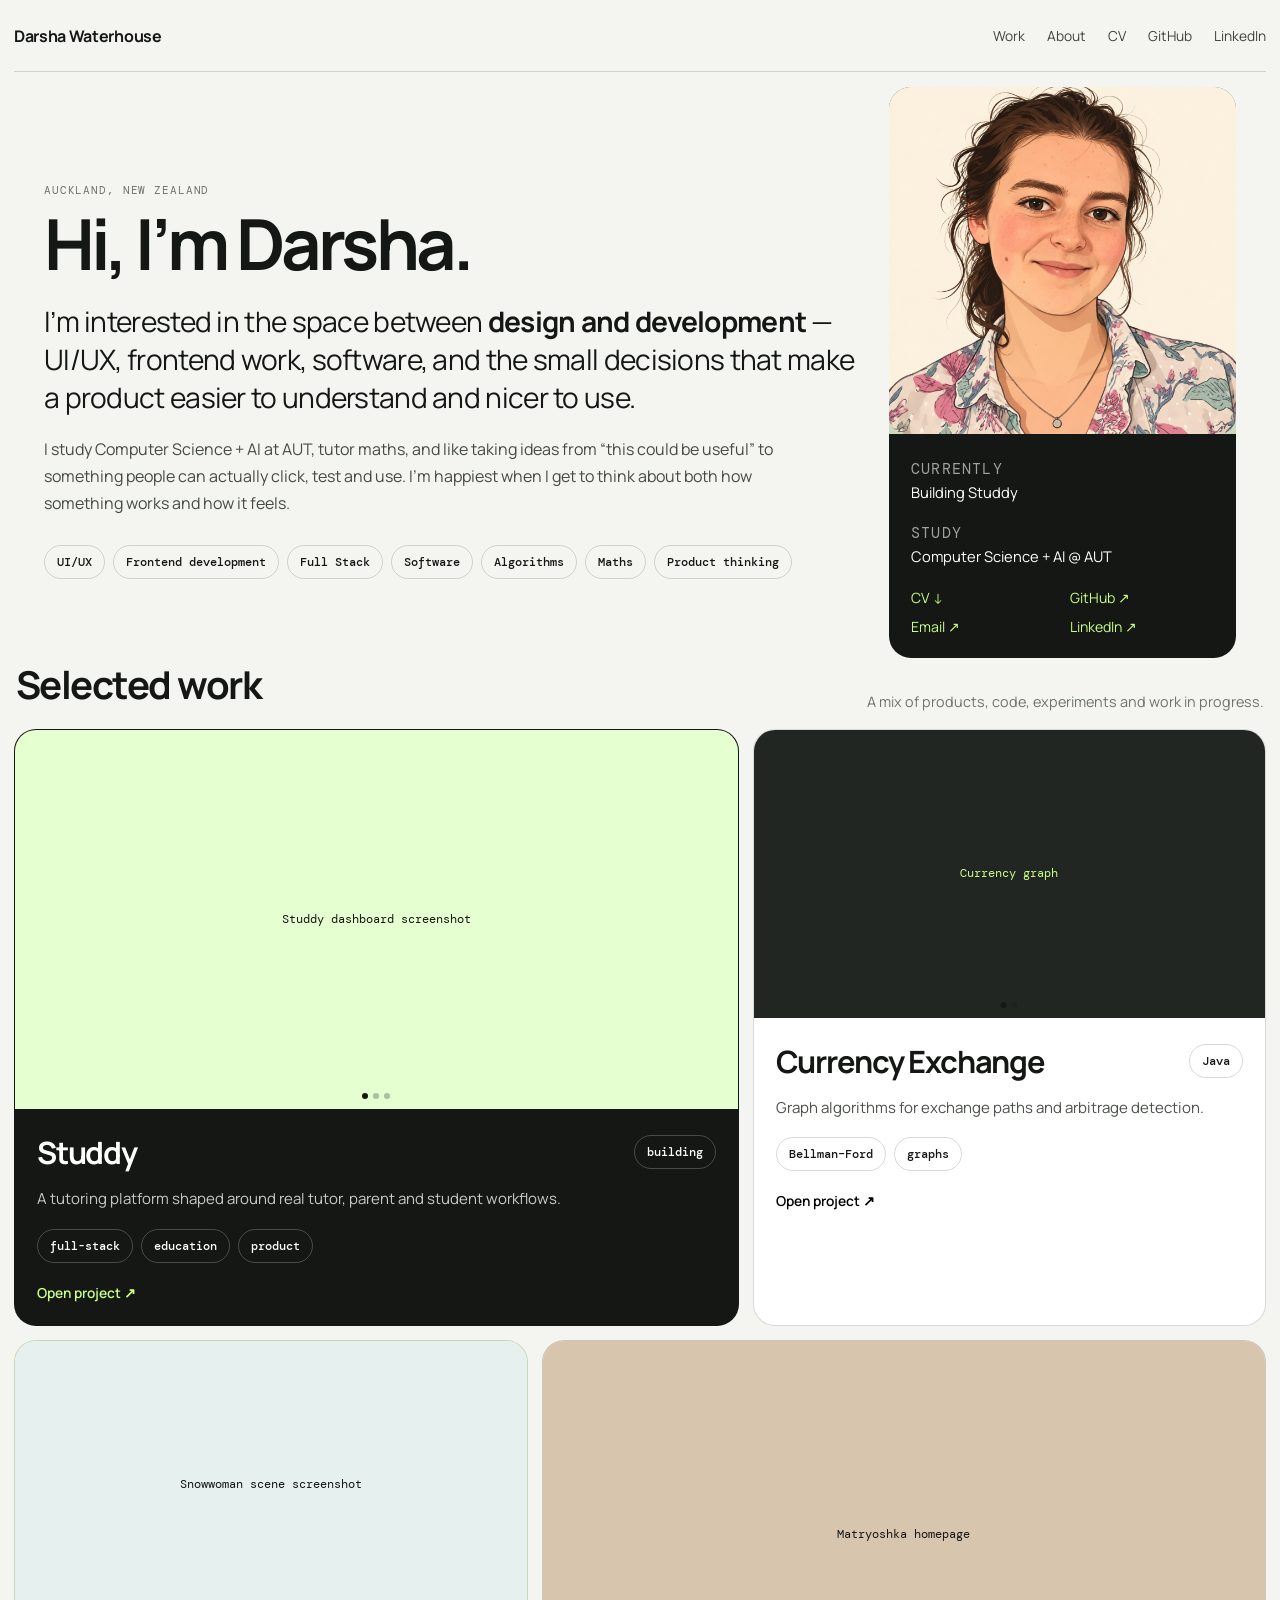
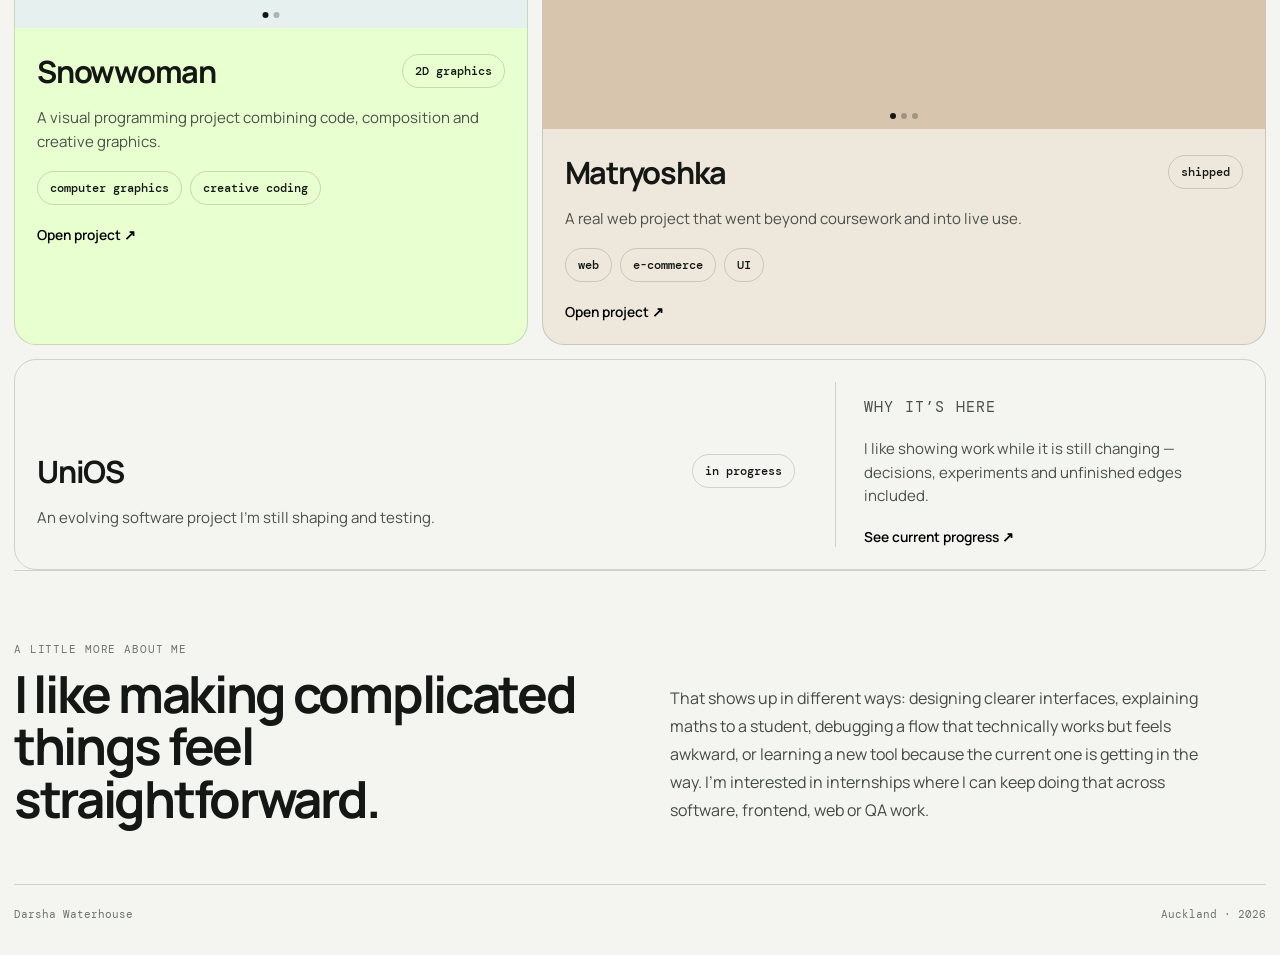
==== index.html @ 6cfa24cc "Initial portfolio" ====
<!DOCTYPE html>
<html lang="en">

<head>
  <meta charset="UTF-8" />
  <meta name="viewport" content="width=device-width, initial-scale=1.0" />
  <meta name="description" content="Darsha Waterhouse — software, web, UI/UX, algorithms and creative computing." />
  <title>Darsha Waterhouse</title>
  <link rel="preconnect" href="https://fonts.googleapis.com">
  <link rel="preconnect" href="https://fonts.gstatic.com" crossorigin>
  <link
    href="https://fonts.googleapis.com/css2?family=DM+Mono:wght@300;400;500&family=Manrope:wght@400;500;600;700&display=swap"
    rel="stylesheet">
  <link rel="stylesheet" href="styles.css" />
</head>

<body>
  <main class="page">
    <header class="topbar">
      <a class="brand" href="#">Darsha Waterhouse</a>
      <nav>
        <a href="#work">Work</a>
        <a href="#about">About</a>
        <a href="#" data-placeholder-link>CV</a>
        <a href="#" data-placeholder-link>GitHub</a>
        <a href="#" data-placeholder-link>LinkedIn</a>
      </nav>
    </header>

    <section class="intro" id="about">
      <div class="intro-copy">
        <p class="kicker">Auckland, New Zealand</p>
        <h1>Hi, I’m Darsha.</h1>
        <p class="lead">I’m interested in the space between <strong>design and development</strong> — UI/UX, frontend
          work, software, and the small decisions that make a product easier to understand and nicer to use.</p>
        <p class="about-text">I study Computer Science + AI at AUT, tutor maths, and like taking ideas from “this could
          be useful” to something people can actually click, test and use. I’m happiest when I get to think about both
          how something works and how it feels.</p>
        <div class="interest-row">
          <span>UI/UX</span><span>Frontend development</span><span>Full
            Stack</span><span>Software</span><span>Algorithms</span><span>Maths</span><span>Product thinking</span>
        </div>
      </div>
      <aside class="intro-card">
        <div class="photo-placeholder">
          <img src="DarshaProfilePhoto.png" alt="Darsha Waterhouse">
        </div>
        <div class="intro-card-bottom">
          <div>
            <p class="mini-label">Currently</p>
            <p>Building Studdy</p>
          </div>
          <div>
            <p class="mini-label">Study</p>
            <p>Computer Science + AI @ AUT</p>
          </div>
          <div class="quick-links">
            <a href="#" data-placeholder-link>CV ↓</a>
            <a href="https://github.com/darshabloom" data-placeholder-link>GitHub ↗</a>
            <a href="mailto:darshawaterhouse360@gmail.com">Email ↗</a>
            <a href="www.linkedin.com/in/darsha-waterhouse-b93990320" data-placeholder-link>LinkedIn ↗</a>
          </div>
        </div>
      </aside>
    </section>

    <section class="work-section" id="work">
      <div class="section-heading">
        <h2>Selected work</h2>
        <p>A mix of products, code, experiments and work in progress.</p>
      </div>
      <div class="work-grid">
        <article class="project project-large dark" data-project="studdy">
          <div class="project-media carousel" data-carousel>
            <div class="slides">
              <div class="slide active placeholder green-soft">Studdy dashboard screenshot</div>
              <div class="slide placeholder charcoal">Tutor profile screenshot</div>
              <div class="slide placeholder offwhite">Booking flow screenshot</div>
            </div><button class="carousel-btn prev">←</button><button class="carousel-btn next">→</button>
            <div class="carousel-dots"></div>
          </div>
          <div class="project-copy">
            <div class="project-topline">
              <h3>Studdy</h3><span class="status">building</span>
            </div>
            <p>A tutoring platform shaped around real tutor, parent and student workflows.</p>
            <div class="project-meta"><span>full-stack</span><span>education</span><span>product</span></div><button
              class="project-link">Open project ↗</button>
          </div>
        </article>

        <article class="project project-small light" data-project="currency">
          <div class="project-media carousel" data-carousel>
            <div class="slides">
              <div class="slide active placeholder charcoal green-text">Currency graph</div>
              <div class="slide placeholder green-soft">Arbitrage result</div>
            </div><button class="carousel-btn prev">←</button><button class="carousel-btn next">→</button>
            <div class="carousel-dots"></div>
          </div>
          <div class="project-copy">
            <div class="project-topline">
              <h3>Currency Exchange</h3><span class="status">Java</span>
            </div>
            <p>Graph algorithms for exchange paths and arbitrage detection.</p>
            <div class="project-meta"><span>Bellman–Ford</span><span>graphs</span></div><button
              class="project-link">Open project ↗</button>
          </div>
        </article>

        <article class="project project-small green" data-project="snowwoman">
          <div class="project-media carousel" data-carousel>
            <div class="slides">
              <div class="slide active placeholder ice">Snowwoman scene screenshot</div>
              <div class="slide placeholder pale">Graphics detail screenshot</div>
            </div><button class="carousel-btn prev">←</button><button class="carousel-btn next">→</button>
            <div class="carousel-dots"></div>
          </div>
          <div class="project-copy">
            <div class="project-topline">
              <h3>Snowwoman</h3><span class="status">2D graphics</span>
            </div>
            <p>A visual programming project combining code, composition and creative graphics.</p>
            <div class="project-meta"><span>computer graphics</span><span>creative coding</span></div><button
              class="project-link">Open project ↗</button>
          </div>
        </article>

        <article class="project project-medium warm" data-project="matryoshka">
          <div class="project-media carousel" data-carousel>
            <div class="slides">
              <div class="slide active placeholder warmtone">Matryoshka homepage</div>
              <div class="slide placeholder cream">Product page</div>
              <div class="slide placeholder softblack">Ordering experience</div>
            </div><button class="carousel-btn prev">←</button><button class="carousel-btn next">→</button>
            <div class="carousel-dots"></div>
          </div>
          <div class="project-copy">
            <div class="project-topline">
              <h3>Matryoshka</h3><span class="status">shipped</span>
            </div>
            <p>A real web project that went beyond coursework and into live use.</p>
            <div class="project-meta"><span>web</span><span>e-commerce</span><span>UI</span></div><button
              class="project-link">Open project ↗</button>
          </div>
        </article>

        <article class="project project-wide outline" data-project="unios">
          <div class="project-copy split-copy">
            <div>
              <div class="project-topline">
                <h3>UniOS</h3><span class="status">in progress</span>
              </div>
              <p>An evolving software project I’m still shaping and testing.</p>
            </div>
            <div class="wip-note">
              <p class="mini-label">Why it’s here</p>
              <p>I like showing work while it is still changing — decisions, experiments and unfinished edges included.
              </p><button class="project-link">See current progress ↗</button>
            </div>
          </div>
        </article>
      </div>
    </section>

    <section class="more-about">
      <div>
        <p class="mini-label">A little more about me</p>
        <h2>I like making complicated things feel straightforward.</h2>
      </div>
      <p>That shows up in different ways: designing clearer interfaces, explaining maths to a student, debugging a flow
        that technically works but feels awkward, or learning a new tool because the current one is getting in the way.
        I’m interested in internships where I can keep doing that across software, frontend, web or QA work.</p>
    </section>

    <footer><span>Darsha Waterhouse</span><span>Auckland · 2026</span></footer>
  </main>

  <dialog class="project-dialog" id="projectDialog"><button class="dialog-close">×</button>
    <div class="dialog-content"></div>
  </dialog>
  <script src="script.js"></script>
</body>

</html>
---- styles.css ----
* {
    box-sizing: border-box
}

:root {
    --ink: #141714;
    --muted: #6e736d;
    --paper: #f4f5f0;
    --white: #fff;
    --green: #c8ff86;
    --green-soft: #e8ffd0;
    --line: rgba(20, 23, 20, .16);
    --warm: #eee7dc;
    --mono: "DM Mono", monospace;
    --sans: "Manrope", sans-serif;
    --radius: 22px
}

html {
    scroll-behavior: smooth
}

body {
    margin: 0;
    background: var(--paper);
    color: var(--ink);
    font-family: var(--sans)
}

a {
    color: inherit
}

.page {
    width: min(1320px, calc(100% - 28px));
    margin: 0 auto
}

.topbar {
    height: 72px;
    display: flex;
    align-items: center;
    justify-content: space-between;
    border-bottom: 1px solid var(--line)
}

.brand {
    text-decoration: none;
    font-weight: 700;
    letter-spacing: -.02em
}

.topbar nav {
    display: flex;
    gap: 22px;
    font-size: .86rem
}

.topbar nav a {
    text-decoration: none;
    color: #3f433e
}

.topbar nav a:hover {
    text-decoration: underline;
    text-underline-offset: 4px
}

.intro {
    display: grid;
    grid-template-columns: minmax(0, 1.55fr) minmax(280px, .65fr);
    gap: 18px;
    padding: 15px 30px 0px 30px;
}

.intro-copy {
    padding: 18px 12px 12px 0;
    align-self: center
}

.kicker,
.mini-label {
    font-family: var(--mono);
    text-transform: uppercase;
    letter-spacing: .08em;
    font-size: .68rem;
    color: var(--muted)
}

.intro h1 {
    font-size: clamp(2.6rem, 5.5vw, 5.6rem);
    line-height: .98;
    letter-spacing: -.055em;
    margin: 12px 0 24px
}

.lead {
    font-size: clamp(1.25rem, 2.2vw, 2rem);
    line-height: 1.35;
    max-width: 820px;
    margin: 0 0 20px;
    letter-spacing: -.025em
}

.about-text {
    max-width: 760px;
    line-height: 1.7;
    color: #454a44;
    font-size: 1rem;
    margin: 0
}

.interest-row {
    display: flex;
    flex-wrap: wrap;
    gap: 8px;
    margin-top: 28px
}

.interest-row span,
.project-meta span,
.status {
    border: 1px solid var(--line);
    border-radius: 999px;
    padding: 8px 12px;
    font-family: var(--mono);
    font-size: .74rem;
    font-weight: 500
}

.intro-card {
    background: var(--ink);
    color: white;
    border-radius: var(--radius);
    overflow: hidden;
    align-self: start
}

.photo-placeholder {
    aspect-ratio: 4/3;
    background: #cad9bf;
    color: var(--ink);
    display: grid;
    place-items: center;
    font-family: var(--mono);
    font-size: .72rem
}

.intro-card-bottom {
    display: grid;
    gap: 18px;
    padding: 22px
}

.intro-card-bottom p {
    margin: 3px 0 0;
    font-size: .92rem
}

.intro-card .mini-label {
    color: #9da49b
}

.quick-links {
    display: grid;
    grid-template-columns: 1fr 1fr;
    gap: 10px 14px;
    padding-top: 4px
}

.quick-links a {
    color: var(--green);
    text-decoration: none;
    font-size: .88rem
}

.quick-links a:hover {
    text-decoration: underline;
    text-underline-offset: 4px
}

.work-section {
    padding: -20px 0 56px 10px;
}

.section-heading {
    display: flex;
    align-items: end;
    justify-content: space-between;
    gap: 24px;
    padding: 0 2px 18px
}

.section-heading h2 {
    font-size: clamp(1.9rem, 3vw, 3rem);
    margin: 0;
    letter-spacing: -.04em
}

.section-heading p {
    margin: 0;
    color: var(--muted);
    font-size: .9rem
}

.work-grid {
    display: grid;
    grid-template-columns: repeat(12, 1fr);
    gap: 14px
}

.project {
    border-radius: var(--radius);
    overflow: hidden;
    border: 1px solid var(--line);
    min-width: 0;
    cursor: pointer;
    transition: transform .16s ease, box-shadow .16s ease
}

.project:hover {
    transform: translateY(-2px);
    box-shadow: 0 10px 28px rgba(20, 23, 20, .08)
}

.project-large {
    grid-column: span 7
}

.project-small {
    grid-column: span 5
}

.project-medium {
    grid-column: span 7
}

.project-wide {
    grid-column: span 12
}

.dark {
    background: var(--ink);
    color: white
}

.light {
    background: white
}

.green {
    background: var(--green-soft)
}

.warm {
    background: var(--warm)
}

.outline {
    background: transparent
}

.project-media {
    position: relative;
    aspect-ratio: 16/9;
    overflow: hidden
}

.project-large .project-media {
    aspect-ratio: 16/8.4
}

.project-medium .project-media {
    aspect-ratio: 16/8.6
}

.slides,
.slide {
    position: absolute;
    inset: 0
}

.slide {
    opacity: 0;
    transition: opacity .35s ease;
    display: grid;
    place-items: center
}

.slide.active {
    opacity: 1
}

.placeholder {
    font-family: var(--mono);
    font-size: .72rem;
    text-align: center;
    padding: 20px
}

.green-soft {
    background: #e6ffd0;
    color: var(--ink)
}

.charcoal {
    background: #222622;
    color: white
}

.green-text {
    color: var(--green)
}

.offwhite {
    background: #f3f4ef;
    color: var(--ink)
}

.ice {
    background: #e6f0ef;
    color: var(--ink)
}

.pale {
    background: #d8e8e3;
    color: var(--ink)
}

.warmtone {
    background: #d8c5ad;
    color: var(--ink)
}

.cream {
    background: #f0e7d7;
    color: var(--ink)
}

.softblack {
    background: #262824;
    color: white
}

.project-copy {
    padding: 22px
}

.project-topline {
    display: flex;
    gap: 16px;
    justify-content: space-between;
    align-items: center
}

.project h3 {
    margin: 0;
    font-size: clamp(1.45rem, 2.4vw, 2.25rem);
    letter-spacing: -.04em
}

.project-copy>p,
.split-copy>div>p {
    line-height: 1.55;
    margin: 14px 0 18px;
    color: #4b504a;
    font-size: .94rem
}

.dark .project-copy>p {
    color: #c7cbc5
}

.project-meta {
    display: flex;
    flex-wrap: wrap;
    gap: 8px;
    margin-bottom: 18px
}

.dark .project-meta span,
.dark .status {
    border-color: rgba(255, 255, 255, .22)
}

.project-link {
    border: 0;
    padding: 0;
    background: transparent;
    cursor: pointer;
    font: inherit;
    font-weight: 600;
    font-size: .86rem
}

.dark .project-link {
    color: var(--green)
}

.carousel-btn {
    position: absolute;
    z-index: 3;
    top: 50%;
    transform: translateY(-50%);
    width: 34px;
    height: 34px;
    border-radius: 50%;
    border: 1px solid rgba(255, 255, 255, .38);
    background: rgba(20, 23, 20, .72);
    color: white;
    cursor: pointer;
    opacity: 0;
    transition: opacity .18s ease
}

.project-media:hover .carousel-btn {
    opacity: 1
}

.carousel-btn.prev {
    left: 12px
}

.carousel-btn.next {
    right: 12px
}

.carousel-dots {
    position: absolute;
    z-index: 3;
    bottom: 10px;
    left: 50%;
    transform: translateX(-50%);
    display: flex;
    gap: 5px
}

.carousel-dots button {
    width: 6px;
    height: 6px;
    padding: 0;
    border: 0;
    border-radius: 50%;
    background: rgba(20, 23, 20, .28)
}

.carousel-dots button.active {
    background: var(--ink)
}

.split-copy {
    display: grid;
    grid-template-columns: 1.3fr .7fr;
    gap: 40px;
    align-items: end
}

.wip-note {
    border-left: 1px solid var(--line);
    padding-left: 28px
}

.more-about {
    display: grid;
    grid-template-columns: 1fr 1fr;
    gap: 60px;
    border-top: 1px solid var(--line);
    padding: 60px 0
}

.more-about h2 {
    max-width: 570px;
    margin: 10px 0 0;
    font-size: clamp(2rem, 4vw, 4rem);
    line-height: 1.02;
    letter-spacing: -.045em
}

.more-about>p {
    margin: 0;
    line-height: 1.75;
    color: #454a44;
    align-self: end;
    max-width: 560px
}

footer {
    border-top: 1px solid var(--line);
    padding: 22px 0 34px;
    display: flex;
    justify-content: space-between;
    font-family: var(--mono);
    font-size: .68rem;
    color: var(--muted)
}

.project-dialog {
    width: min(860px, calc(100% - 24px));
    max-height: calc(100vh - 24px);
    border: 0;
    border-radius: 24px;
    padding: 0;
    background: var(--paper)
}

.project-dialog::backdrop {
    background: rgba(7, 9, 7, .72);
    backdrop-filter: blur(8px)
}

.dialog-close {
    position: sticky;
    float: right;
    top: 14px;
    right: 14px;
    margin: 14px;
    width: 40px;
    height: 40px;
    border-radius: 50%;
    border: 1px solid var(--line);
    background: white;
    cursor: pointer;
    font-size: 1.3rem
}

.dialog-content {
    padding: 54px clamp(26px, 6vw, 64px) 64px
}

.dialog-content h2 {
    font-size: clamp(2.6rem, 6vw, 5rem);
    letter-spacing: -.05em;
    margin: 0 0 22px
}

.dialog-content h3 {
    margin-top: 32px
}

.dialog-content p {
    line-height: 1.7;
    color: #454a44
}

.dialog-actions {
    display: flex;
    gap: 10px;
    flex-wrap: wrap;
    margin-top: 28px
}

.dialog-actions a {
    background: var(--ink);
    color: white;
    text-decoration: none;
    padding: 11px 15px;
    border-radius: 999px;
    font-size: .84rem
}

.dialog-actions a.secondary {
    background: transparent;
    color: var(--ink);
    border: 1px solid var(--line)
}

@media(max-width:900px) {
    .intro {
        grid-template-columns: 1fr
    }

    .intro-card {
        display: grid;
        grid-template-columns: 230px 1fr
    }

    .photo-placeholder {
        aspect-ratio: auto;
        min-height: 250px
    }

    .project-large,
    .project-small,
    .project-medium {
        grid-column: span 12
    }
}

@media(max-width:680px) {
    .page {
        width: min(100% - 18px, 1320px)
    }

    .topbar {
        height: auto;
        padding: 18px 0;
        display: block
    }

    .topbar nav {
        gap: 14px;
        margin-top: 12px;
        flex-wrap: wrap
    }

    .intro {
        padding: 30px 0 40px
    }

    .intro h1 {
        font-size: 3rem
    }

    .lead {
        font-size: 1.28rem
    }

    .intro-card {
        grid-template-columns: 1fr
    }

    .photo-placeholder {
        min-height: 320px
    }

    .section-heading,
    .more-about,
    .split-copy {
        display: block
    }

    .section-heading p {
        margin-top: 8px
    }

    .wip-note {
        border-left: 0;
        border-top: 1px solid var(--line);
        padding: 20px 0 0;
        margin-top: 20px
    }

    .more-about {
        padding: 44px 0
    }

    .more-about>p {
        margin-top: 28px
    }

    .carousel-btn {
        opacity: 1
    }
}

.project button,
.project a {
    position: relative;
    z-index: 4;
}


.photo-placeholder img {
    width: 100%;
    height: 100%;
    border-radius: 5%;
    object-fit: cover;
    object-position: top 10%;
    display: block;
}
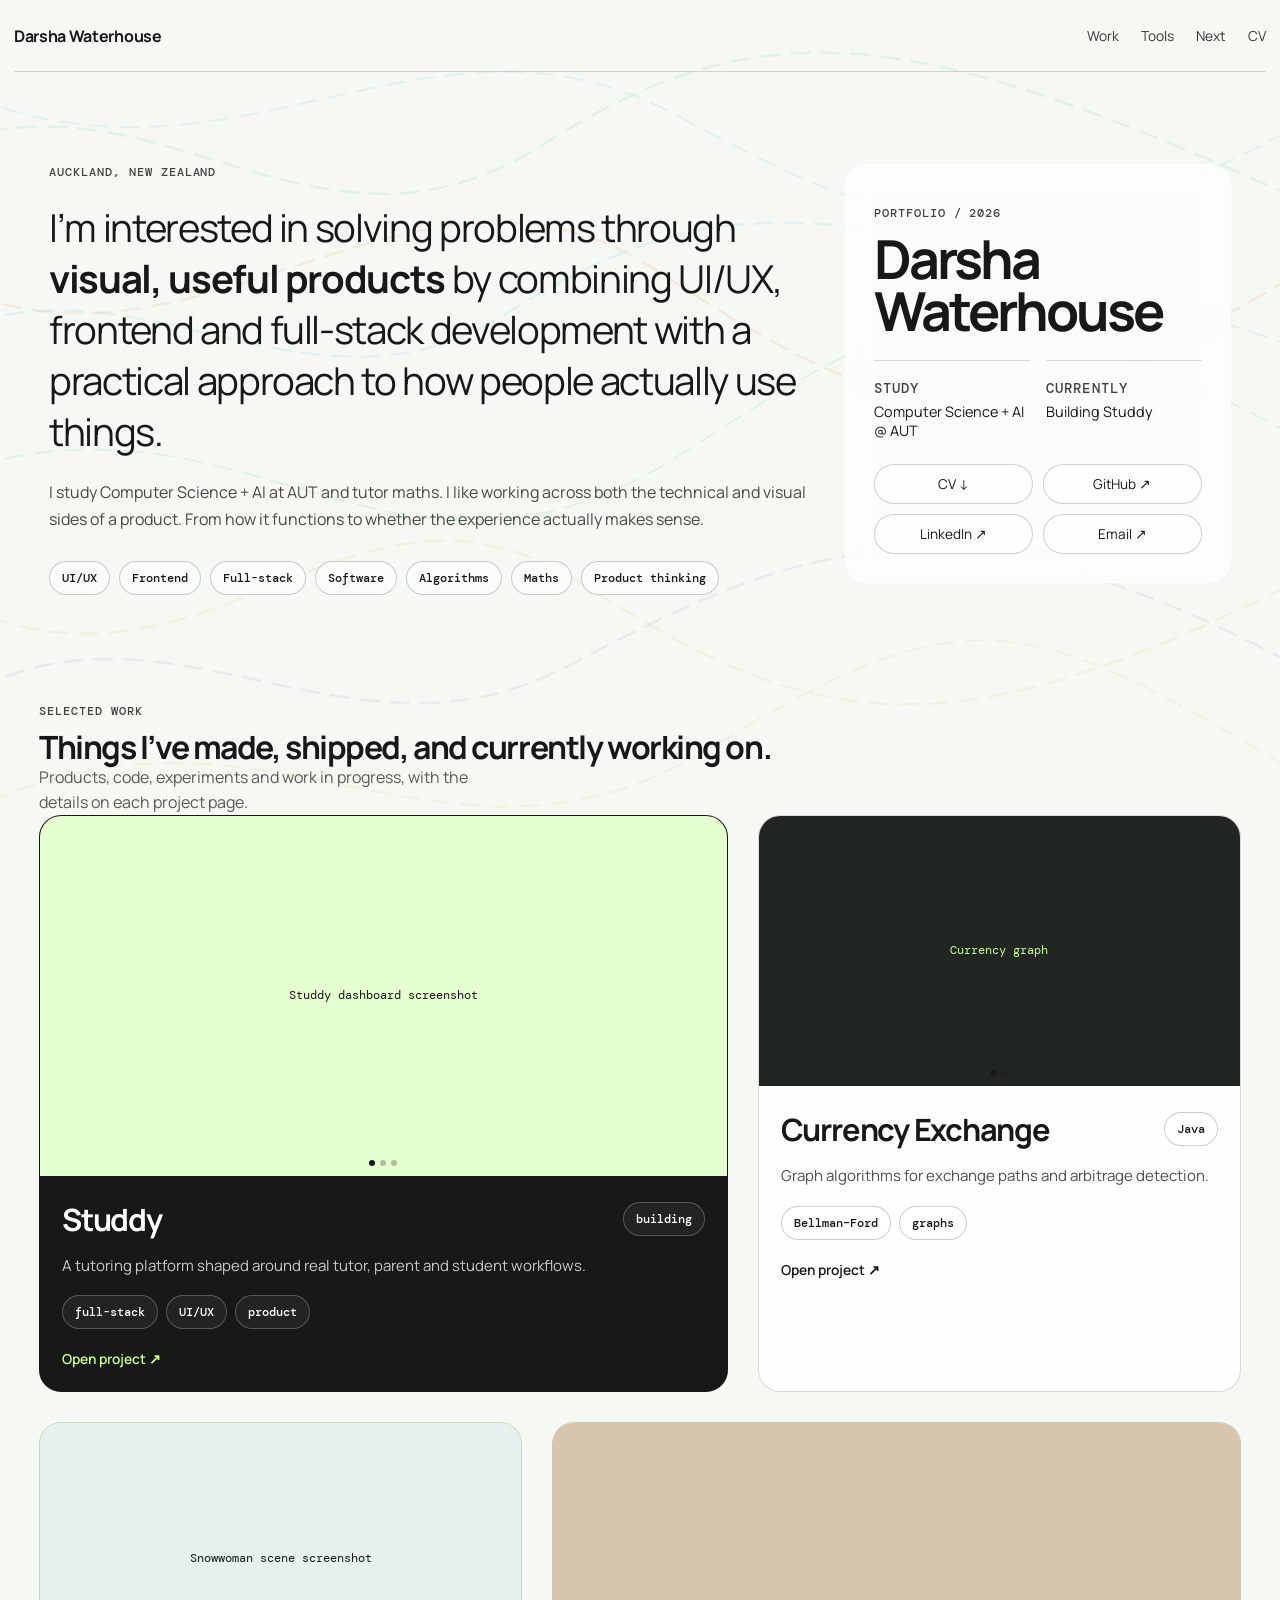
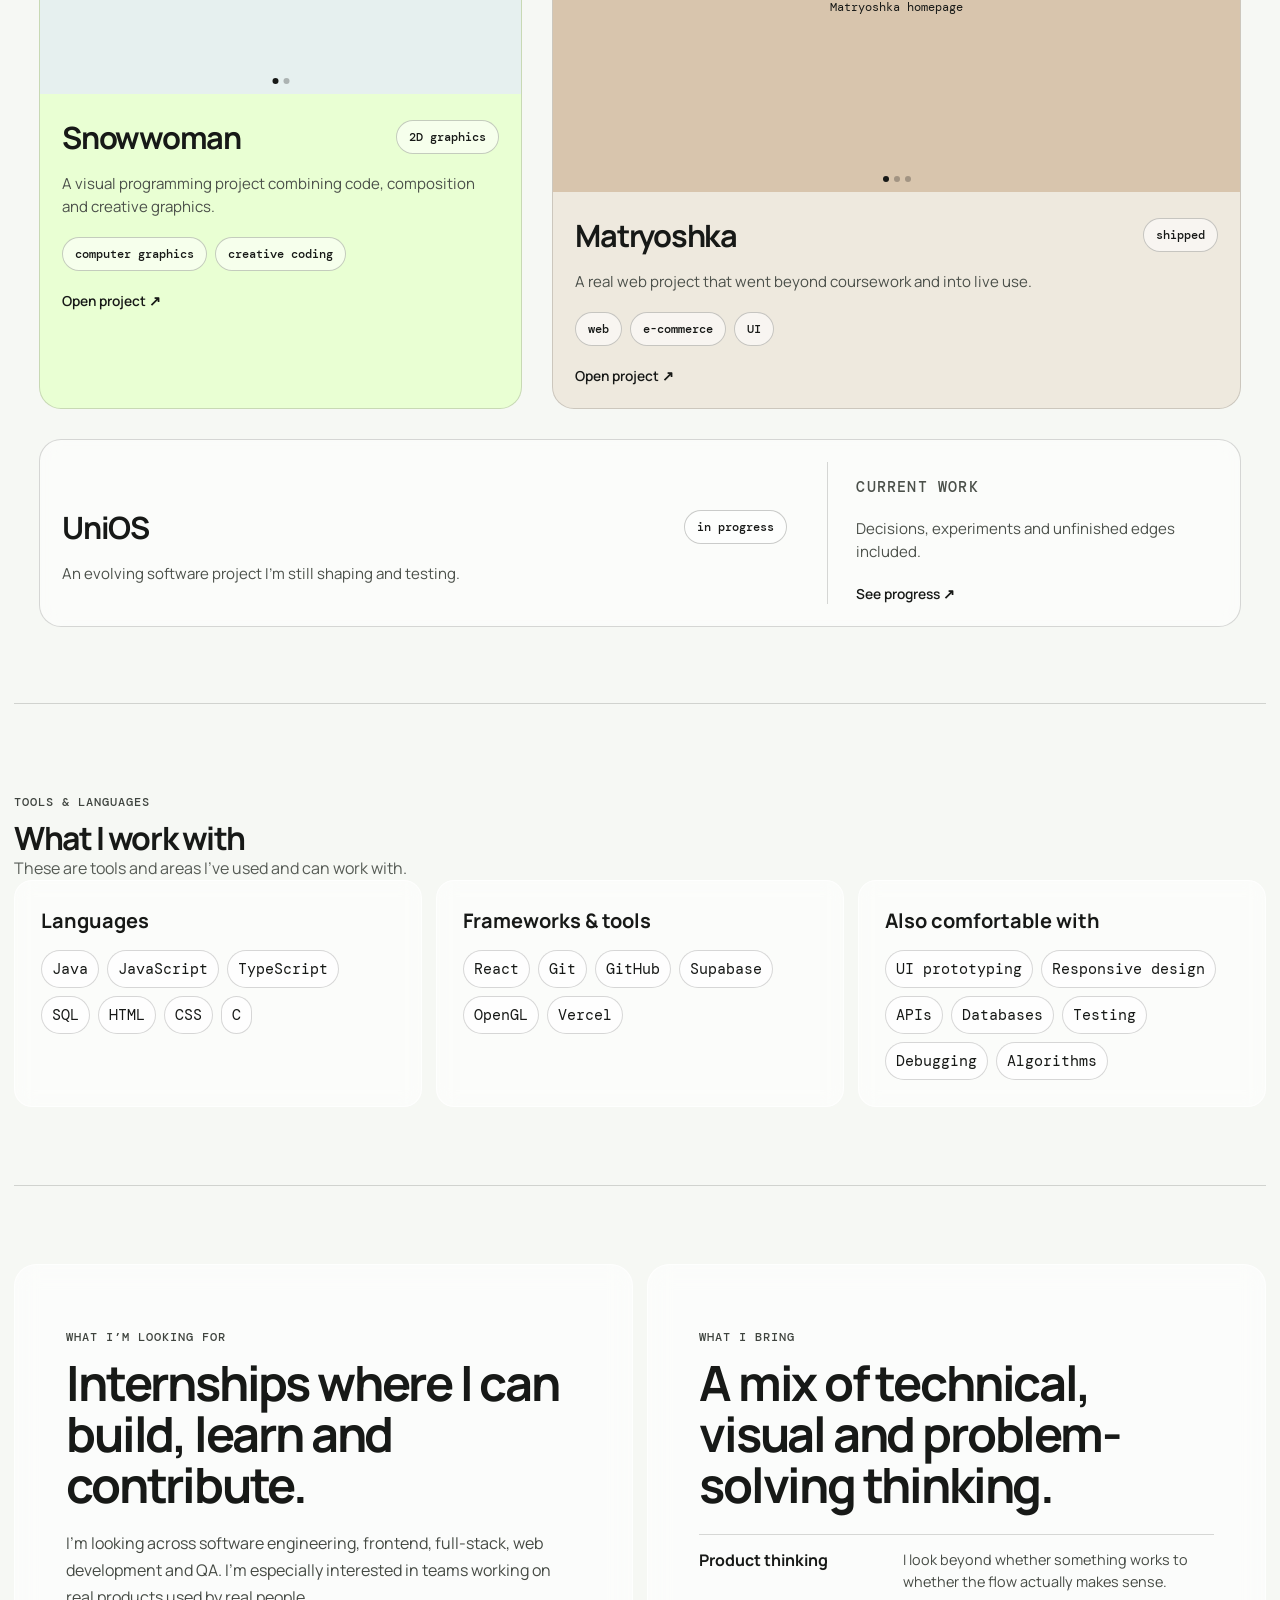
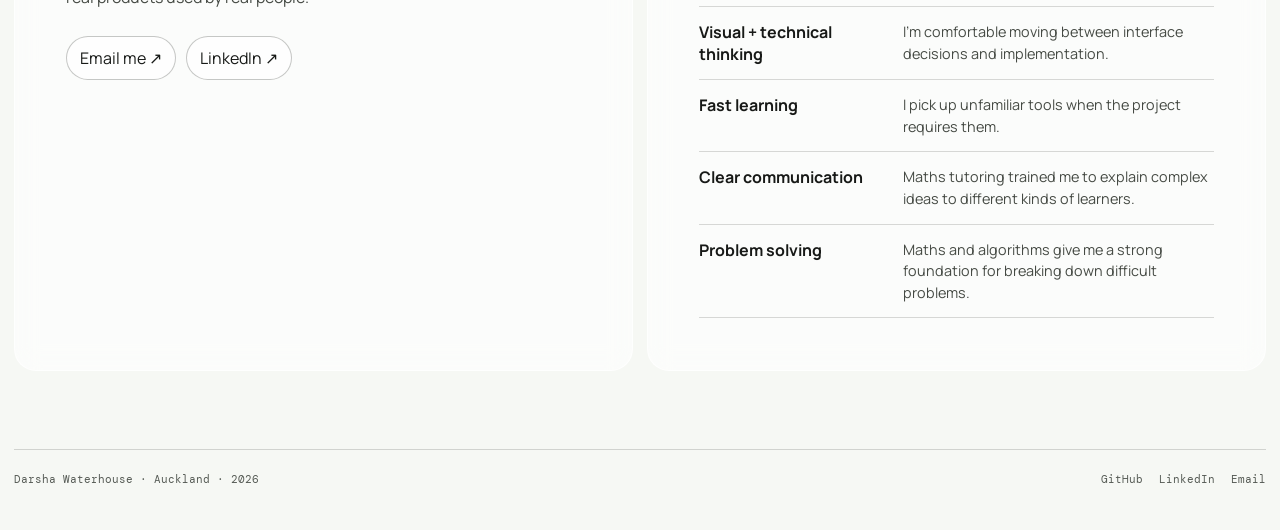
==== commit 8dcabe69: "Refine portfolio background and interactions" ====
--- a/index.html
+++ b/index.html
@@ -4,61 +4,103 @@
 <head>
   <meta charset="UTF-8" />
   <meta name="viewport" content="width=device-width, initial-scale=1.0" />
-  <meta name="description" content="Darsha Waterhouse — software, web, UI/UX, algorithms and creative computing." />
+  <meta name="description"
+    content="Darsha Waterhouse — UI/UX, frontend, full-stack, software and creative technical work." />
   <title>Darsha Waterhouse</title>
   <link rel="preconnect" href="https://fonts.googleapis.com">
   <link rel="preconnect" href="https://fonts.gstatic.com" crossorigin>
   <link
-    href="https://fonts.googleapis.com/css2?family=DM+Mono:wght@300;400;500&family=Manrope:wght@400;500;600;700&display=swap"
+    href="https://fonts.googleapis.com/css2?family=DM+Mono:wght@400;500&family=Manrope:wght@400;500;600;700&display=swap"
     rel="stylesheet">
   <link rel="stylesheet" href="styles.css" />
 </head>
 
 <body>
+  <div class="light-trails" aria-hidden="true">
+    <svg viewBox="0 0 1600 1000" preserveAspectRatio="none">
+
+      <path class="trail trail-green" d="M-120 180 C 180 40, 380 330, 680 160 S 1180 40, 1720 260" />
+
+      <path class="trail trail-cyan" d="M-160 420 C 120 220, 360 500, 630 350 S 1050 210, 1700 410" />
+
+      <path class="trail trail-yellow" d="M-80 660 C 260 820, 430 480, 730 650 S 1200 850, 1720 600" />
+
+      <path class="trail trail-violet" d="M-120 820 C 170 600, 410 880, 710 740 S 1210 520, 1720 790" />
+
+      <path class="trail trail-orange" d="M-100 300 C 230 470, 510 120, 820 300 S 1250 520, 1700 260" />
+
+      <path class="trail trail-green trail-thin" d="M-100 540 C 300 390, 480 720, 860 500 S 1250 320, 1700 520" />
+
+      <path class="trail trail-cyan trail-thin" d="M-100 80 C 270 260, 520 -30, 850 130 S 1320 300, 1700 100" />
+
+      <path class="trail trail-yellow trail-thin" d="M-80 920 C 320 720, 540 1020, 890 830 S 1300 690, 1700 900" />
+
+    </svg>
+  </div>
+
+  <canvas id="networkCanvas" aria-hidden="true"></canvas>
+
   <main class="page">
     <header class="topbar">
-      <a class="brand" href="#">Darsha Waterhouse</a>
+      <a class="brand" href="#top">Darsha Waterhouse</a>
       <nav>
         <a href="#work">Work</a>
-        <a href="#about">About</a>
+        <a href="#tools">Tools</a>
+        <a href="#next">Next</a>
         <a href="#" data-placeholder-link>CV</a>
-        <a href="#" data-placeholder-link>GitHub</a>
-        <a href="#" data-placeholder-link>LinkedIn</a>
       </nav>
     </header>
 
-    <section class="intro" id="about">
+    <section class="intro" id="top">
       <div class="intro-copy">
         <p class="kicker">Auckland, New Zealand</p>
-        <h1>Hi, I’m Darsha.</h1>
-        <p class="lead">I’m interested in the space between <strong>design and development</strong> — UI/UX, frontend
-          work, software, and the small decisions that make a product easier to understand and nicer to use.</p>
-        <p class="about-text">I study Computer Science + AI at AUT, tutor maths, and like taking ideas from “this could
-          be useful” to something people can actually click, test and use. I’m happiest when I get to think about both
-          how something works and how it feels.</p>
-        <div class="interest-row">
-          <span>UI/UX</span><span>Frontend development</span><span>Full
-            Stack</span><span>Software</span><span>Algorithms</span><span>Maths</span><span>Product thinking</span>
-        </div>
-      </div>
-      <aside class="intro-card">
-        <div class="photo-placeholder">
-          <img src="DarshaProfilePhoto.png" alt="Darsha Waterhouse">
-        </div>
+
+        <p class="lead">
+          I’m interested in solving problems through <strong>visual, useful products</strong>
+          by combining UI/UX, frontend and full-stack development with a practical approach
+          to how people actually use things.
+        </p>
+
+        <p class="about-text">
+          I study Computer Science + AI at AUT and tutor maths. I like working across both
+          the technical and visual sides of a product. From how it functions to whether
+          the experience actually makes sense.
+        </p>
+
+        <div class="interest-row" aria-label="Interests">
+          <span>UI/UX</span>
+          <span>Frontend</span>
+          <span>Full-stack</span>
+          <span>Software</span>
+          <span>Algorithms</span>
+          <span>Maths</span>
+          <span>Product thinking</span>
+        </div>
+      </div>
+
+      <aside class="intro-card no-photo">
         <div class="intro-card-bottom">
-          <div>
-            <p class="mini-label">Currently</p>
-            <p>Building Studdy</p>
-          </div>
-          <div>
-            <p class="mini-label">Study</p>
-            <p>Computer Science + AI @ AUT</p>
-          </div>
+          <div class="identity-block">
+            <p class="mini-label">Portfolio / 2026</p>
+            <h1>Darsha Waterhouse</h1>
+          </div>
+
+          <div class="profile-facts">
+            <div>
+              <p class="mini-label">Study</p>
+              <p>Computer Science + AI @ AUT</p>
+            </div>
+            <div>
+              <p class="mini-label">Currently</p>
+              <p>Building Studdy</p>
+            </div>
+          </div>
+
           <div class="quick-links">
             <a href="#" data-placeholder-link>CV ↓</a>
-            <a href="https://github.com/darshabloom" data-placeholder-link>GitHub ↗</a>
-            <a href="mailto:darshawaterhouse360@gmail.com">Email ↗</a>
-            <a href="www.linkedin.com/in/darsha-waterhouse-b93990320" data-placeholder-link>LinkedIn ↗</a>
+            <a href="#" data-placeholder-link>GitHub ↗</a>
+            <a href="#" data-placeholder-link>LinkedIn ↗</a>
+            <a href="mailto:your@email.com">Email ↗</a>
           </div>
         </div>
       </aside>
@@ -66,118 +108,220 @@
 
     <section class="work-section" id="work">
       <div class="section-heading">
-        <h2>Selected work</h2>
-        <p>A mix of products, code, experiments and work in progress.</p>
-      </div>
+        <div>
+          <p class="mini-label">Selected work</p>
+          <h2>Things I’ve made, shipped, and currently working on.</h2>
+        </div>
+        <p>
+          Products, code, experiments and work in progress, with the details on each project page.
+        </p>
+      </div>
+
+      <!-- V3 PROJECT LAYOUT: intentionally preserved -->
       <div class="work-grid">
-        <article class="project project-large dark" data-project="studdy">
+        <a class="project project-large dark" href="studdy.html" data-accent="green">
           <div class="project-media carousel" data-carousel>
             <div class="slides">
               <div class="slide active placeholder green-soft">Studdy dashboard screenshot</div>
               <div class="slide placeholder charcoal">Tutor profile screenshot</div>
               <div class="slide placeholder offwhite">Booking flow screenshot</div>
-            </div><button class="carousel-btn prev">←</button><button class="carousel-btn next">→</button>
+            </div>
+            <button class="carousel-btn prev" type="button" aria-label="Previous image">←</button>
+            <button class="carousel-btn next" type="button" aria-label="Next image">→</button>
             <div class="carousel-dots"></div>
           </div>
           <div class="project-copy">
             <div class="project-topline">
-              <h3>Studdy</h3><span class="status">building</span>
+              <h3>Studdy</h3>
+              <span class="status">building</span>
             </div>
             <p>A tutoring platform shaped around real tutor, parent and student workflows.</p>
-            <div class="project-meta"><span>full-stack</span><span>education</span><span>product</span></div><button
-              class="project-link">Open project ↗</button>
-          </div>
-        </article>
-
-        <article class="project project-small light" data-project="currency">
+            <div class="project-meta">
+              <span>full-stack</span><span>UI/UX</span><span>product</span>
+            </div>
+            <span class="project-link">Open project ↗</span>
+          </div>
+        </a>
+
+        <a class="project project-small light" href="currency.html" data-accent="blue">
           <div class="project-media carousel" data-carousel>
             <div class="slides">
               <div class="slide active placeholder charcoal green-text">Currency graph</div>
-              <div class="slide placeholder green-soft">Arbitrage result</div>
-            </div><button class="carousel-btn prev">←</button><button class="carousel-btn next">→</button>
+              <div class="slide placeholder blue-soft">Arbitrage result</div>
+            </div>
+            <button class="carousel-btn prev" type="button" aria-label="Previous image">←</button>
+            <button class="carousel-btn next" type="button" aria-label="Next image">→</button>
             <div class="carousel-dots"></div>
           </div>
           <div class="project-copy">
             <div class="project-topline">
-              <h3>Currency Exchange</h3><span class="status">Java</span>
+              <h3>Currency Exchange</h3>
+              <span class="status">Java</span>
             </div>
             <p>Graph algorithms for exchange paths and arbitrage detection.</p>
-            <div class="project-meta"><span>Bellman–Ford</span><span>graphs</span></div><button
-              class="project-link">Open project ↗</button>
-          </div>
-        </article>
-
-        <article class="project project-small green" data-project="snowwoman">
+            <div class="project-meta">
+              <span>Bellman–Ford</span><span>graphs</span>
+            </div>
+            <span class="project-link">Open project ↗</span>
+          </div>
+        </a>
+
+        <a class="project project-small green" href="snowwoman.html" data-accent="lilac">
           <div class="project-media carousel" data-carousel>
             <div class="slides">
               <div class="slide active placeholder ice">Snowwoman scene screenshot</div>
               <div class="slide placeholder pale">Graphics detail screenshot</div>
-            </div><button class="carousel-btn prev">←</button><button class="carousel-btn next">→</button>
+            </div>
+            <button class="carousel-btn prev" type="button" aria-label="Previous image">←</button>
+            <button class="carousel-btn next" type="button" aria-label="Next image">→</button>
             <div class="carousel-dots"></div>
           </div>
           <div class="project-copy">
             <div class="project-topline">
-              <h3>Snowwoman</h3><span class="status">2D graphics</span>
+              <h3>Snowwoman</h3>
+              <span class="status">2D graphics</span>
             </div>
             <p>A visual programming project combining code, composition and creative graphics.</p>
-            <div class="project-meta"><span>computer graphics</span><span>creative coding</span></div><button
-              class="project-link">Open project ↗</button>
-          </div>
-        </article>
-
-        <article class="project project-medium warm" data-project="matryoshka">
+            <div class="project-meta">
+              <span>computer graphics</span><span>creative coding</span>
+            </div>
+            <span class="project-link">Open project ↗</span>
+          </div>
+        </a>
+
+        <a class="project project-medium warm" href="matryoshka.html" data-accent="pink">
           <div class="project-media carousel" data-carousel>
             <div class="slides">
               <div class="slide active placeholder warmtone">Matryoshka homepage</div>
               <div class="slide placeholder cream">Product page</div>
               <div class="slide placeholder softblack">Ordering experience</div>
-            </div><button class="carousel-btn prev">←</button><button class="carousel-btn next">→</button>
+            </div>
+            <button class="carousel-btn prev" type="button" aria-label="Previous image">←</button>
+            <button class="carousel-btn next" type="button" aria-label="Next image">→</button>
             <div class="carousel-dots"></div>
           </div>
           <div class="project-copy">
             <div class="project-topline">
-              <h3>Matryoshka</h3><span class="status">shipped</span>
+              <h3>Matryoshka</h3>
+              <span class="status">shipped</span>
             </div>
             <p>A real web project that went beyond coursework and into live use.</p>
-            <div class="project-meta"><span>web</span><span>e-commerce</span><span>UI</span></div><button
-              class="project-link">Open project ↗</button>
-          </div>
-        </article>
-
-        <article class="project project-wide outline" data-project="unios">
+            <div class="project-meta">
+              <span>web</span><span>e-commerce</span><span>UI</span>
+            </div>
+            <span class="project-link">Open project ↗</span>
+          </div>
+        </a>
+
+        <a class="project project-wide outline" href="unios.html" data-accent="orange">
           <div class="project-copy split-copy">
             <div>
               <div class="project-topline">
-                <h3>UniOS</h3><span class="status">in progress</span>
+                <h3>UniOS</h3>
+                <span class="status">in progress</span>
               </div>
               <p>An evolving software project I’m still shaping and testing.</p>
             </div>
             <div class="wip-note">
-              <p class="mini-label">Why it’s here</p>
-              <p>I like showing work while it is still changing — decisions, experiments and unfinished edges included.
-              </p><button class="project-link">See current progress ↗</button>
-            </div>
-          </div>
-        </article>
+              <p class="mini-label">Current work</p>
+              <p>Decisions, experiments and unfinished edges included.</p>
+              <span class="project-link">See progress ↗</span>
+            </div>
+          </div>
+        </a>
       </div>
     </section>
 
-    <section class="more-about">
+    <section class="tools-section" id="tools">
+      <div class="section-heading tools-heading">
+        <div>
+          <p class="mini-label">Tools & languages</p>
+          <h2>What I work with</h2>
+        </div>
+        <p>These are tools and areas I’ve used and can work with.</p>
+      </div>
+
+      <div class="tools-grid">
+        <div class="tool-group">
+          <h3>Languages</h3>
+          <div class="tool-list">
+            <span>Java</span><span>JavaScript</span><span>TypeScript</span>
+            <span>SQL</span><span>HTML</span><span>CSS</span><span>C</span>
+          </div>
+        </div>
+
+        <div class="tool-group">
+          <h3>Frameworks & tools</h3>
+          <div class="tool-list">
+            <span>React</span><span>Git</span><span>GitHub</span>
+            <span>Supabase</span><span>OpenGL</span><span>Vercel</span>
+          </div>
+        </div>
+
+        <div class="tool-group">
+          <h3>Also comfortable with</h3>
+          <div class="tool-list">
+            <span>UI prototyping</span><span>Responsive design</span><span>APIs</span>
+            <span>Databases</span><span>Testing</span><span>Debugging</span>
+            <span>Algorithms</span>
+          </div>
+        </div>
+      </div>
+    </section>
+
+    <section class="next-section" id="next">
+      <article class="next-card">
+        <p class="mini-label">What I’m looking for</p>
+        <h2>Internships where I can build, learn and contribute.</h2>
+        <p>
+          I’m looking across software engineering, frontend, full-stack, web development
+          and QA. I’m especially interested in teams working on real products used by real people.
+        </p>
+        <div class="next-links">
+          <a href="mailto:your@email.com">Email me ↗</a>
+          <a href="#" data-placeholder-link>LinkedIn ↗</a>
+        </div>
+      </article>
+
+      <article class="next-card">
+        <p class="mini-label">What I bring</p>
+        <h2>A mix of technical, visual and problem-solving thinking.</h2>
+
+        <div class="bring-list">
+          <div class="bring-row">
+            <strong>Product thinking</strong>
+            <span>I look beyond whether something works to whether the flow actually makes sense.</span>
+          </div>
+          <div class="bring-row">
+            <strong>Visual + technical thinking</strong>
+            <span>I’m comfortable moving between interface decisions and implementation.</span>
+          </div>
+          <div class="bring-row">
+            <strong>Fast learning</strong>
+            <span>I pick up unfamiliar tools when the project requires them.</span>
+          </div>
+          <div class="bring-row">
+            <strong>Clear communication</strong>
+            <span>Maths tutoring trained me to explain complex ideas to different kinds of learners.</span>
+          </div>
+          <div class="bring-row">
+            <strong>Problem solving</strong>
+            <span>Maths and algorithms give me a strong foundation for breaking down difficult problems.</span>
+          </div>
+        </div>
+      </article>
+    </section>
+
+    <footer>
+      <span>Darsha Waterhouse · Auckland · 2026</span>
       <div>
-        <p class="mini-label">A little more about me</p>
-        <h2>I like making complicated things feel straightforward.</h2>
-      </div>
-      <p>That shows up in different ways: designing clearer interfaces, explaining maths to a student, debugging a flow
-        that technically works but feels awkward, or learning a new tool because the current one is getting in the way.
-        I’m interested in internships where I can keep doing that across software, frontend, web or QA work.</p>
-    </section>
-
-    <footer><span>Darsha Waterhouse</span><span>Auckland · 2026</span></footer>
+        <a href="#" data-placeholder-link>GitHub</a>
+        <a href="#" data-placeholder-link>LinkedIn</a>
+        <a href="mailto:your@email.com">Email</a>
+      </div>
+    </footer>
   </main>
 
-  <dialog class="project-dialog" id="projectDialog"><button class="dialog-close">×</button>
-    <div class="dialog-content"></div>
-  </dialog>
   <script src="script.js"></script>
 </body>
 
--- a/styles.css
+++ b/styles.css
@@ -1,670 +1,1033 @@
 * {
-    box-sizing: border-box
+  box-sizing: border-box;
 }
 
 :root {
-    --ink: #141714;
-    --muted: #6e736d;
-    --paper: #f4f5f0;
-    --white: #fff;
-    --green: #c8ff86;
-    --green-soft: #e8ffd0;
-    --line: rgba(20, 23, 20, .16);
-    --warm: #eee7dc;
-    --mono: "DM Mono", monospace;
-    --sans: "Manrope", sans-serif;
-    --radius: 22px
+  --ink: #171917;
+  --muted: #565b55;
+  --paper: #f6f5f0;
+  --white: rgba(255, 255, 255, .84);
+  --green: #c8ff86;
+  --green-soft: #e8ffd0;
+  --line: rgba(20, 23, 20, .16);
+  --warm: #eee7dc;
+  --mono: "DM Mono", monospace;
+  --sans: "Manrope", sans-serif;
+  --radius: 22px;
 }
 
 html {
-    scroll-behavior: smooth
+  scroll-behavior: smooth;
 }
 
 body {
-    margin: 0;
-    background: var(--paper);
-    color: var(--ink);
-    font-family: var(--sans)
+  margin: 0;
+  color: var(--ink);
+  font-family: var(--sans);
+  position: relative;
+  overflow-x: hidden;
+  background: #f6f8f4;
 }
 
 a {
-    color: inherit
+  color: inherit;
+}
+
+#networkCanvas {
+  position: fixed;
+  inset: 0;
+  width: 100%;
+  height: 100%;
+  z-index: -1;
+  pointer-events: none;
 }
 
 .page {
-    width: min(1320px, calc(100% - 28px));
-    margin: 0 auto
+  width: min(1320px, calc(100% - 28px));
+  margin: 0 auto;
 }
 
 .topbar {
-    height: 72px;
-    display: flex;
-    align-items: center;
-    justify-content: space-between;
-    border-bottom: 1px solid var(--line)
+  height: 72px;
+  display: flex;
+  align-items: center;
+  justify-content: space-between;
+  border-bottom: 1px solid var(--line);
 }
 
 .brand {
-    text-decoration: none;
-    font-weight: 700;
-    letter-spacing: -.02em
+  text-decoration: none;
+  font-weight: 700;
+  letter-spacing: -.02em;
 }
 
 .topbar nav {
-    display: flex;
-    gap: 22px;
-    font-size: .86rem
+  display: flex;
+  gap: 22px;
+  font-size: .86rem;
 }
 
 .topbar nav a {
-    text-decoration: none;
-    color: #3f433e
+  text-decoration: none;
+  color: #343934;
 }
 
 .topbar nav a:hover {
-    text-decoration: underline;
-    text-underline-offset: 4px
-}
-
+  text-decoration: underline;
+  text-underline-offset: 4px;
+}
+
+/* FIRST SCREEN */
 .intro {
-    display: grid;
-    grid-template-columns: minmax(0, 1.55fr) minmax(280px, .65fr);
-    gap: 18px;
-    padding: 15px 30px 0px 30px;
+  display: grid;
+  grid-template-columns: minmax(0, 1.45fr) minmax(300px, .72fr);
+  gap: 18px;
+  padding: 0px 35px 0px;
+  min-height: calc(75svh - 72px);
+  align-items: center;
 }
 
 .intro-copy {
-    padding: 18px 12px 12px 0;
-    align-self: center
+  position: relative;
+}
+
+.intro-copy::before {
+  content: "";
+  position: absolute;
+  inset: -12px -20px;
+  z-index: -1;
+
+  /* background:
+    radial-gradient(ellipse at center,
+      rgba(248, 250, 246, 0.20) 0%,
+      rgba(248, 250, 246, 0.16) 55%,
+      rgba(248, 250, 246, 0) 100%); */
+
+  filter: blur(12px);
+  pointer-events: none;
 }
 
 .kicker,
 .mini-label {
-    font-family: var(--mono);
-    text-transform: uppercase;
-    letter-spacing: .08em;
-    font-size: .68rem;
-    color: var(--muted)
-}
-
-.intro h1 {
-    font-size: clamp(2.6rem, 5.5vw, 5.6rem);
-    line-height: .98;
-    letter-spacing: -.055em;
-    margin: 12px 0 24px
+  font-family: var(--mono);
+  text-transform: uppercase;
+  letter-spacing: .08em;
+  font-size: .76rem;
+  color: #3f443f;
+  font-weight: 500;
 }
 
 .lead {
-    font-size: clamp(1.25rem, 2.2vw, 2rem);
-    line-height: 1.35;
-    max-width: 820px;
-    margin: 0 0 20px;
-    letter-spacing: -.025em
+  font-size: clamp(1.75rem, 3vw, 3.1rem);
+  line-height: 1.33;
+  max-width: 890px;
+  margin: 22px 0;
+  letter-spacing: -.035em;
 }
 
 .about-text {
-    max-width: 760px;
-    line-height: 1.7;
-    color: #454a44;
-    font-size: 1rem;
-    margin: 0
+  max-width: 760px;
+  line-height: 1.7;
+  color: #454a44;
+  font-size: 1rem;
+  margin: 0;
 }
 
 .interest-row {
-    display: flex;
-    flex-wrap: wrap;
-    gap: 8px;
-    margin-top: 28px
+  display: flex;
+  flex-wrap: wrap;
+  gap: 9px;
+  margin-top: 28px;
 }
 
 .interest-row span,
 .project-meta span,
 .status {
-    border: 1px solid var(--line);
-    border-radius: 999px;
-    padding: 8px 12px;
-    font-family: var(--mono);
-    font-size: .74rem;
-    font-weight: 500
+  border: 1px solid rgba(20, 23, 20, .22);
+  border-radius: 999px;
+  padding: 8px 12px;
+  font-family: var(--mono);
+  font-size: .74rem;
+  font-weight: 500;
+  background: rgba(255, 255, 255, .58);
 }
 
 .intro-card {
-    background: var(--ink);
-    color: white;
-    border-radius: var(--radius);
-    overflow: hidden;
-    align-self: start
-}
-
-.photo-placeholder {
-    aspect-ratio: 4/3;
-    background: #cad9bf;
-    color: var(--ink);
-    display: grid;
-    place-items: center;
-    font-family: var(--mono);
-    font-size: .72rem
+  color: var(--ink);
+  border-radius: var(--radius);
+  overflow: hidden;
+  align-self: center;
+  background: rgba(255, 255, 255, .66);
+  backdrop-filter: blur(14px);
+  border: 1px solid rgba(255, 255, 255, .7);
 }
 
 .intro-card-bottom {
-    display: grid;
-    gap: 18px;
-    padding: 22px
-}
-
-.intro-card-bottom p {
-    margin: 3px 0 0;
-    font-size: .92rem
-}
-
-.intro-card .mini-label {
-    color: #9da49b
+  display: grid;
+  gap: 24px;
+  padding: 28px;
+}
+
+.identity-block h1 {
+  margin: 8px 0 0;
+  font-size: clamp(2.4rem, 4.2vw, 4.4rem);
+  line-height: .96;
+  letter-spacing: -.055em;
+}
+
+.profile-facts {
+  display: grid;
+  grid-template-columns: 1fr 1fr;
+  gap: 16px;
+}
+
+.profile-facts>div {
+  padding-top: 13px;
+  border-top: 1px solid var(--line);
+}
+
+.profile-facts p {
+  margin: 5px 0 0;
+  font-size: .9rem;
 }
 
 .quick-links {
-    display: grid;
-    grid-template-columns: 1fr 1fr;
-    gap: 10px 14px;
-    padding-top: 4px
+  display: grid;
+  grid-template-columns: 1fr 1fr;
+  gap: 10px;
 }
 
 .quick-links a {
-    color: var(--green);
-    text-decoration: none;
-    font-size: .88rem
+  padding: 10px 12px;
+  border: 1px solid rgba(20, 23, 20, .2);
+  border-radius: 999px;
+  text-align: center;
+  text-decoration: none;
+  background: rgba(255, 255, 255, .62);
+  font-size: .85rem;
 }
 
 .quick-links a:hover {
-    text-decoration: underline;
-    text-underline-offset: 4px
-}
-
+  background: #fff;
+}
+
+/* HEADINGS */
+.section-heading::before {
+  content: "";
+  position: absolute;
+  inset: -10px -16px;
+  z-index: -1;
+
+  /* background:
+    radial-gradient(ellipse at center,
+      rgba(248, 250, 246, 0.24),
+      rgba(248, 250, 246, 0) 78%); */
+
+  filter: blur(10px);
+  pointer-events: none;
+}
+
+.section-heading>div {
+  max-width: 780px;
+}
+
+.section-heading h2 {
+  font-size: clamp(2rem, 2.4vw, 3.75rem);
+  line-height: 1.05;
+  margin: 7px 0 0;
+  letter-spacing: -.045em;
+}
+
+.section-heading>p {
+  margin: 0;
+  max-width: 430px;
+  color: var(--muted);
+  font-size: 1rem;
+  line-height: 1.55;
+}
+
+/* V3 PROJECT GRID — LOCKED */
 .work-section {
-    padding: -20px 0 56px 10px;
-}
-
-.section-heading {
-    display: flex;
-    align-items: end;
-    justify-content: space-between;
-    gap: 24px;
-    padding: 0 2px 18px
-}
-
-.section-heading h2 {
-    font-size: clamp(1.9rem, 3vw, 3rem);
-    margin: 0;
-    letter-spacing: -.04em
-}
-
-.section-heading p {
-    margin: 0;
-    color: var(--muted);
-    font-size: .9rem
+  padding: 16px 25px 76px;
 }
 
 .work-grid {
-    display: grid;
-    grid-template-columns: repeat(12, 1fr);
-    gap: 14px
+  display: grid;
+  grid-template-columns: repeat(12, 1fr);
+  gap: 30px;
 }
 
 .project {
-    border-radius: var(--radius);
-    overflow: hidden;
-    border: 1px solid var(--line);
-    min-width: 0;
-    cursor: pointer;
-    transition: transform .16s ease, box-shadow .16s ease
+  display: block;
+  text-decoration: none;
+  border-radius: var(--radius);
+  overflow: hidden;
+  border: 1px solid var(--line);
+  min-width: 0;
+  cursor: pointer;
+  transition: transform .16s ease, box-shadow .16s ease;
 }
 
 .project:hover {
-    transform: translateY(-2px);
-    box-shadow: 0 10px 28px rgba(20, 23, 20, .08)
+  transform: translateY(-3px);
+  box-shadow: 0 12px 30px rgba(20, 23, 20, .1);
 }
 
 .project-large {
-    grid-column: span 7
+  grid-column: span 7;
 }
 
 .project-small {
-    grid-column: span 5
+  grid-column: span 5;
 }
 
 .project-medium {
-    grid-column: span 7
+  grid-column: span 7;
 }
 
 .project-wide {
-    grid-column: span 12
+  grid-column: span 12;
 }
 
 .dark {
-    background: var(--ink);
-    color: white
+  background: var(--ink);
+  color: white;
 }
 
 .light {
-    background: white
+  background: rgba(255, 255, 255, .86);
 }
 
 .green {
-    background: var(--green-soft)
+  background: rgba(232, 255, 208, .9);
 }
 
 .warm {
-    background: var(--warm)
+  background: rgba(238, 231, 220, .9);
 }
 
 .outline {
-    background: transparent
+  background: rgba(255, 255, 255, .5);
+  backdrop-filter: blur(10px);
 }
 
 .project-media {
-    position: relative;
-    aspect-ratio: 16/9;
-    overflow: hidden
+  position: relative;
+  aspect-ratio: 16 / 9;
+  overflow: hidden;
 }
 
 .project-large .project-media {
-    aspect-ratio: 16/8.4
+  aspect-ratio: 16 / 8.4;
 }
 
 .project-medium .project-media {
-    aspect-ratio: 16/8.6
+  aspect-ratio: 16 / 8.6;
 }
 
 .slides,
 .slide {
-    position: absolute;
-    inset: 0
+  position: absolute;
+  inset: 0;
 }
 
 .slide {
-    opacity: 0;
-    transition: opacity .35s ease;
-    display: grid;
-    place-items: center
+  opacity: 0;
+  transition: opacity .35s ease, transform 4s ease;
+  display: grid;
+  place-items: center;
 }
 
 .slide.active {
-    opacity: 1
+  opacity: 1;
+}
+
+.project:hover .slide.active {
+  transform: scale(1.018);
 }
 
 .placeholder {
-    font-family: var(--mono);
-    font-size: .72rem;
-    text-align: center;
-    padding: 20px
+  font-family: var(--mono);
+  font-size: .72rem;
+  text-align: center;
+  padding: 20px;
 }
 
 .green-soft {
-    background: #e6ffd0;
-    color: var(--ink)
+  background: #e6ffd0;
+  color: var(--ink);
+}
+
+.blue-soft {
+  background: #ddebff;
+  color: var(--ink);
 }
 
 .charcoal {
-    background: #222622;
-    color: white
+  background: #222622;
+  color: white;
 }
 
 .green-text {
-    color: var(--green)
+  color: var(--green);
 }
 
 .offwhite {
-    background: #f3f4ef;
-    color: var(--ink)
+  background: #f3f4ef;
+  color: var(--ink);
 }
 
 .ice {
-    background: #e6f0ef;
-    color: var(--ink)
+  background: #e6f0ef;
+  color: var(--ink);
 }
 
 .pale {
-    background: #d8e8e3;
-    color: var(--ink)
+  background: #d8e8e3;
+  color: var(--ink);
 }
 
 .warmtone {
-    background: #d8c5ad;
-    color: var(--ink)
+  background: #d8c5ad;
+  color: var(--ink);
 }
 
 .cream {
-    background: #f0e7d7;
-    color: var(--ink)
+  background: #f0e7d7;
+  color: var(--ink);
 }
 
 .softblack {
-    background: #262824;
-    color: white
+  background: #262824;
+  color: white;
 }
 
 .project-copy {
-    padding: 22px
+  padding: 22px;
 }
 
 .project-topline {
-    display: flex;
-    gap: 16px;
-    justify-content: space-between;
-    align-items: center
+  display: flex;
+  gap: 16px;
+  justify-content: space-between;
+  align-items: center;
 }
 
 .project h3 {
-    margin: 0;
-    font-size: clamp(1.45rem, 2.4vw, 2.25rem);
-    letter-spacing: -.04em
+  margin: 0;
+  font-size: clamp(1.45rem, 2.4vw, 2.25rem);
+  letter-spacing: -.04em;
 }
 
 .project-copy>p,
 .split-copy>div>p {
-    line-height: 1.55;
-    margin: 14px 0 18px;
-    color: #4b504a;
-    font-size: .94rem
+  line-height: 1.55;
+  margin: 14px 0 18px;
+  color: #4b504a;
+  font-size: .94rem;
 }
 
 .dark .project-copy>p {
-    color: #c7cbc5
+  color: #c7cbc5;
 }
 
 .project-meta {
-    display: flex;
-    flex-wrap: wrap;
-    gap: 8px;
-    margin-bottom: 18px
+  display: flex;
+  flex-wrap: wrap;
+  gap: 8px;
+  margin-bottom: 18px;
 }
 
 .dark .project-meta span,
 .dark .status {
-    border-color: rgba(255, 255, 255, .22)
+  border-color: rgba(255, 255, 255, .24);
+  background: rgba(255, 255, 255, .05);
 }
 
 .project-link {
-    border: 0;
-    padding: 0;
-    background: transparent;
-    cursor: pointer;
-    font: inherit;
-    font-weight: 600;
-    font-size: .86rem
+  font-weight: 600;
+  font-size: .86rem;
 }
 
 .dark .project-link {
-    color: var(--green)
+  color: var(--green);
+}
+
+.project:hover .project-link {
+  text-decoration: underline;
+  text-underline-offset: 4px;
 }
 
 .carousel-btn {
-    position: absolute;
-    z-index: 3;
-    top: 50%;
-    transform: translateY(-50%);
-    width: 34px;
-    height: 34px;
-    border-radius: 50%;
-    border: 1px solid rgba(255, 255, 255, .38);
-    background: rgba(20, 23, 20, .72);
-    color: white;
-    cursor: pointer;
-    opacity: 0;
-    transition: opacity .18s ease
+  position: absolute;
+  z-index: 3;
+  top: 50%;
+  transform: translateY(-50%);
+  width: 34px;
+  height: 34px;
+  border-radius: 50%;
+  border: 1px solid rgba(255, 255, 255, .38);
+  background: rgba(20, 23, 20, .72);
+  color: white;
+  cursor: pointer;
+  opacity: 0;
+  transition: opacity .18s ease;
 }
 
 .project-media:hover .carousel-btn {
-    opacity: 1
+  opacity: 1;
 }
 
 .carousel-btn.prev {
-    left: 12px
+  left: 12px;
 }
 
 .carousel-btn.next {
-    right: 12px
+  right: 12px;
 }
 
 .carousel-dots {
-    position: absolute;
-    z-index: 3;
-    bottom: 10px;
-    left: 50%;
-    transform: translateX(-50%);
-    display: flex;
-    gap: 5px
+  position: absolute;
+  z-index: 3;
+  bottom: 10px;
+  left: 50%;
+  transform: translateX(-50%);
+  display: flex;
+  gap: 5px;
 }
 
 .carousel-dots button {
-    width: 6px;
-    height: 6px;
-    padding: 0;
-    border: 0;
-    border-radius: 50%;
-    background: rgba(20, 23, 20, .28)
+  width: 6px;
+  height: 6px;
+  padding: 0;
+  border: 0;
+  border-radius: 50%;
+  background: rgba(20, 23, 20, .28);
 }
 
 .carousel-dots button.active {
-    background: var(--ink)
+  background: var(--ink);
 }
 
 .split-copy {
-    display: grid;
-    grid-template-columns: 1.3fr .7fr;
-    gap: 40px;
-    align-items: end
+  display: grid;
+  grid-template-columns: 1.3fr .7fr;
+  gap: 40px;
+  align-items: end;
 }
 
 .wip-note {
-    border-left: 1px solid var(--line);
-    padding-left: 28px
-}
-
-.more-about {
-    display: grid;
+  border-left: 1px solid var(--line);
+  padding-left: 28px;
+}
+
+/* TOOLS */
+.tools-section {
+  padding: 78px 0;
+  border-top: 1px solid var(--line);
+}
+
+.tools-grid {
+  display: grid;
+  grid-template-columns: repeat(3, 1fr);
+  gap: 14px;
+}
+
+.tool-group {
+  padding: 26px;
+  border-radius: 18px;
+  background: rgba(255, 255, 255, .58);
+  backdrop-filter: blur(10px);
+  border: 1px solid rgba(255, 255, 255, .72);
+}
+
+.tool-group h3 {
+  margin: 0 0 16px;
+  font-size: 1.25rem;
+}
+
+.tool-list {
+  display: flex;
+  flex-wrap: wrap;
+  gap: 8px;
+}
+
+.tool-list span {
+  padding: 8px 10px;
+  border: 1px solid rgba(20, 23, 20, .17);
+  border-radius: 999px;
+  background: rgba(255, 255, 255, .62);
+  font-family: var(--mono);
+  font-size: .92rem;
+}
+
+/* FINAL SECTION */
+.next-section {
+  display: grid;
+  grid-template-columns: 1fr 1fr;
+  gap: 14px;
+  padding: 78px 0;
+  border-top: 1px solid var(--line);
+}
+
+.next-card {
+  padding: clamp(28px, 4vw, 52px);
+  border-radius: 22px;
+  background: rgba(255, 255, 255, .6);
+  backdrop-filter: blur(12px);
+  border: 1px solid rgba(255, 255, 255, .72);
+}
+
+.next-card h2 {
+  margin: 10px 0 20px;
+  font-size: clamp(2rem, 3.8vw, 3.8rem);
+  line-height: 1.05;
+  letter-spacing: -.045em;
+}
+
+.next-card>p:not(.mini-label) {
+  line-height: 1.7;
+  color: #454a44;
+}
+
+.next-links {
+  display: flex;
+  flex-wrap: wrap;
+  gap: 10px;
+  margin-top: 24px;
+}
+
+.next-links a {
+  padding: 10px 13px;
+  border: 1px solid rgba(20, 23, 20, .24);
+  border-radius: 999px;
+  background: rgba(255, 255, 255, .62);
+  text-decoration: none;
+}
+
+.bring-list {
+  margin-top: 24px;
+}
+
+.bring-row {
+  display: grid;
+  grid-template-columns: .75fr 1.25fr;
+  gap: 18px;
+  padding: 14px 0;
+  border-top: 1px solid var(--line);
+}
+
+.bring-row:last-child {
+  border-bottom: 1px solid var(--line);
+}
+
+.bring-row span {
+  color: #454a44;
+  line-height: 1.5;
+  font-size: .9rem;
+}
+
+/* FOOTER */
+footer {
+  border-top: 1px solid var(--line);
+  padding: 22px 0 34px;
+  display: flex;
+  justify-content: space-between;
+  font-family: var(--mono);
+  font-size: .7rem;
+  color: var(--muted);
+}
+
+footer div {
+  display: flex;
+  gap: 16px;
+  flex-wrap: wrap;
+}
+
+footer a {
+  text-decoration: none;
+}
+
+/* RESPONSIVE */
+@media (max-width: 900px) {
+  .intro {
+    grid-template-columns: 1fr;
+    min-height: auto;
+  }
+
+  .intro-card {
+    max-width: 620px;
+  }
+
+  .project-large,
+  .project-small,
+  .project-medium {
+    grid-column: span 12;
+  }
+
+  .tools-grid {
     grid-template-columns: 1fr 1fr;
-    gap: 60px;
+  }
+
+  .tool-group:last-child {
+    grid-column: span 2;
+  }
+}
+
+@media (max-width: 680px) {
+  .page {
+    width: min(100% - 18px, 1320px);
+  }
+
+  .topbar {
+    height: auto;
+    padding: 16px 0;
+    display: block;
+  }
+
+  .topbar nav {
+    gap: 14px;
+    margin-top: 12px;
+    flex-wrap: wrap;
+  }
+
+  .intro {
+    padding: 28px 0 40px;
+  }
+
+  .lead {
+    font-size: 1.42rem;
+  }
+
+  .profile-facts {
+    grid-template-columns: 1fr;
+  }
+
+  .section-heading,
+  .split-copy {
+    display: block;
+  }
+
+  .section-heading>p {
+    margin-top: 10px;
+  }
+
+  .section-heading h2 {
+    font-size: 2.45rem;
+  }
+
+  /* Preserve some V3 asymmetry on mobile */
+  .work-grid {
+    grid-template-columns: repeat(2, 1fr);
+    gap: 10px;
+  }
+
+  .project-large,
+  .project-medium,
+  .project-wide {
+    grid-column: span 2;
+  }
+
+  .project-small {
+    grid-column: span 1;
+  }
+
+  .project-small .project-media {
+    aspect-ratio: 4 / 3;
+  }
+
+  .project-copy {
+    padding: 15px;
+  }
+
+  .project-small .project-topline {
+    display: block;
+  }
+
+  .project-small .status {
+    display: inline-block;
+    margin-top: 8px;
+  }
+
+  .project-small h3 {
+    font-size: 1.35rem;
+  }
+
+  .project-small .project-meta {
+    display: none;
+  }
+
+  .wip-note {
+    border-left: 0;
     border-top: 1px solid var(--line);
-    padding: 60px 0
-}
-
-.more-about h2 {
-    max-width: 570px;
-    margin: 10px 0 0;
-    font-size: clamp(2rem, 4vw, 4rem);
-    line-height: 1.02;
-    letter-spacing: -.045em
-}
-
-.more-about>p {
-    margin: 0;
-    line-height: 1.75;
-    color: #454a44;
-    align-self: end;
-    max-width: 560px
-}
-
-footer {
-    border-top: 1px solid var(--line);
-    padding: 22px 0 34px;
-    display: flex;
-    justify-content: space-between;
-    font-family: var(--mono);
-    font-size: .68rem;
-    color: var(--muted)
-}
-
-.project-dialog {
-    width: min(860px, calc(100% - 24px));
-    max-height: calc(100vh - 24px);
-    border: 0;
-    border-radius: 24px;
-    padding: 0;
-    background: var(--paper)
-}
-
-.project-dialog::backdrop {
-    background: rgba(7, 9, 7, .72);
-    backdrop-filter: blur(8px)
-}
-
-.dialog-close {
-    position: sticky;
-    float: right;
-    top: 14px;
-    right: 14px;
-    margin: 14px;
-    width: 40px;
-    height: 40px;
-    border-radius: 50%;
-    border: 1px solid var(--line);
-    background: white;
-    cursor: pointer;
-    font-size: 1.3rem
-}
-
-.dialog-content {
-    padding: 54px clamp(26px, 6vw, 64px) 64px
-}
-
-.dialog-content h2 {
-    font-size: clamp(2.6rem, 6vw, 5rem);
-    letter-spacing: -.05em;
-    margin: 0 0 22px
-}
-
-.dialog-content h3 {
-    margin-top: 32px
-}
-
-.dialog-content p {
-    line-height: 1.7;
-    color: #454a44
-}
-
-.dialog-actions {
-    display: flex;
-    gap: 10px;
-    flex-wrap: wrap;
-    margin-top: 28px
-}
-
-.dialog-actions a {
-    background: var(--ink);
-    color: white;
-    text-decoration: none;
-    padding: 11px 15px;
-    border-radius: 999px;
-    font-size: .84rem
-}
-
-.dialog-actions a.secondary {
-    background: transparent;
-    color: var(--ink);
-    border: 1px solid var(--line)
-}
-
-@media(max-width:900px) {
-    .intro {
-        grid-template-columns: 1fr
-    }
-
-    .intro-card {
-        display: grid;
-        grid-template-columns: 230px 1fr
-    }
-
-    .photo-placeholder {
-        aspect-ratio: auto;
-        min-height: 250px
-    }
-
-    .project-large,
-    .project-small,
-    .project-medium {
-        grid-column: span 12
-    }
-}
-
-@media(max-width:680px) {
-    .page {
-        width: min(100% - 18px, 1320px)
-    }
-
-    .topbar {
-        height: auto;
-        padding: 18px 0;
-        display: block
-    }
-
-    .topbar nav {
-        gap: 14px;
-        margin-top: 12px;
-        flex-wrap: wrap
-    }
-
-    .intro {
-        padding: 30px 0 40px
-    }
-
-    .intro h1 {
-        font-size: 3rem
-    }
-
-    .lead {
-        font-size: 1.28rem
-    }
-
-    .intro-card {
-        grid-template-columns: 1fr
-    }
-
-    .photo-placeholder {
-        min-height: 320px
-    }
-
-    .section-heading,
-    .more-about,
-    .split-copy {
-        display: block
-    }
-
-    .section-heading p {
-        margin-top: 8px
-    }
-
-    .wip-note {
-        border-left: 0;
-        border-top: 1px solid var(--line);
-        padding: 20px 0 0;
-        margin-top: 20px
-    }
-
-    .more-about {
-        padding: 44px 0
-    }
-
-    .more-about>p {
-        margin-top: 28px
-    }
-
-    .carousel-btn {
-        opacity: 1
-    }
-}
-
-.project button,
-.project a {
-    position: relative;
-    z-index: 4;
-}
-
-
-.photo-placeholder img {
-    width: 100%;
-    height: 100%;
-    border-radius: 5%;
-    object-fit: cover;
-    object-position: top 10%;
+    padding: 18px 0 0;
+    margin-top: 18px;
+  }
+
+  .tools-grid {
+    grid-template-columns: 1fr;
+  }
+
+  .tool-group:last-child {
+    grid-column: span 1;
+  }
+
+  .next-section {
+    grid-template-columns: 1fr;
+  }
+
+  .next-card h2 {
+    font-size: 2.5rem;
+  }
+
+  .bring-row {
+    grid-template-columns: 1fr;
+    gap: 5px;
+  }
+
+  .carousel-btn {
+    opacity: 1;
+  }
+
+  footer {
     display: block;
+  }
+
+  footer div {
+    margin-top: 10px;
+  }
+}
+
+@media (prefers-reduced-motion: reduce) {
+  html {
+    scroll-behavior: auto;
+  }
+
+  .project,
+  .slide {
+    transition: none;
+  }
+}
+
+@keyframes auroraShift {
+  0% {
+    transform: rotate(-3deg) scale(1.08) translate3d(-2%, 0, 0);
+    background-position: 25% 50%;
+  }
+
+  100% {
+    transform: rotate(1deg) scale(1.1) translate3d(2%, -1%, 0);
+    background-position: 75% 48%;
+  }
+}
+
+@keyframes auroraFloat {
+  0% {
+    transform: translate3d(-1%, 1%, 0) scale(1);
+  }
+
+  100% {
+    transform: translate3d(1.6%, -1.6%, 0) scale(1.04);
+  }
+}
+
+.light-trails {
+  position: fixed;
+  inset: 0;
+  z-index: -2;
+  pointer-events: none;
+  overflow: hidden;
+  opacity: 0.55;
+}
+
+.light-trails svg {
+  width: 100%;
+  height: 100%;
+  overflow: visible;
+}
+
+.trail {
+  fill: none;
+  stroke-linecap: round;
+
+  stroke-width: 2.5;
+  opacity: 0.22;
+
+  vector-effect: non-scaling-stroke;
+
+  stroke-dasharray: 18 12;
+
+  animation:
+    trailMove 11s linear infinite,
+    trailPulse 5s ease-in-out infinite alternate;
+
+  transition:
+    stroke 2.5s ease,
+    opacity 0.4s ease;
+}
+
+.trail-thin {
+  stroke-width: 2;
+  opacity: 0.27;
+}
+
+.trail-green,
+.trail-cyan,
+.trail-yellow,
+.trail-orange,
+.trail-violet {
+  opacity: 0.28;
+}
+
+.trail-green {
+  stroke: #67d99a;
+}
+
+.trail-cyan {
+  stroke: #6fcde2;
+}
+
+.trail-yellow {
+  stroke: #d8cf70;
+}
+
+.trail-orange {
+  stroke: #e5a060;
+}
+
+.trail-violet {
+  stroke: #9b89c9;
+  opacity: 0.23;
+}
+
+.trail:nth-child(2) {
+  animation-duration: 13s, 6s;
+}
+
+.trail:nth-child(3) {
+  animation-duration: 15s, 7s;
+}
+
+.trail:nth-child(4) {
+  animation-duration: 12s, 5s;
+}
+
+.trail:nth-child(5) {
+  animation-duration: 14s, 6s;
+}
+
+.trail:nth-child(6) {
+  animation-duration: 10s, 5s;
+}
+
+.trail:nth-child(7) {
+  animation-duration: 16s, 6s;
+}
+
+.trail:nth-child(8) {
+  animation-duration: 13s, 7s;
+}
+
+@keyframes trailMove {
+  from {
+    stroke-dashoffset: 0;
+  }
+
+  to {
+    stroke-dashoffset: -180;
+  }
+}
+
+@keyframes trailPulse {
+  0% {
+    opacity: 0.2;
+  }
+
+  50% {
+    opacity: 0.42;
+  }
+
+  100% {
+    opacity: 0.28;
+  }
+}
+
+.trail-green {
+  animation:
+    trailMove 18s linear infinite,
+    greenShift 10s ease-in-out infinite alternate;
+}
+
+.trail-cyan {
+  animation:
+    trailMove 22s linear infinite,
+    cyanShift 12s ease-in-out infinite alternate;
+}
+
+.trail-yellow {
+  animation:
+    trailMove 26s linear infinite,
+    yellowShift 9s ease-in-out infinite alternate;
+}
+
+.trail-orange {
+  animation:
+    trailMove 24s linear infinite,
+    orangeShift 11s ease-in-out infinite alternate;
+}
+
+.trail-violet {
+  animation:
+    trailMove 20s linear infinite,
+    violetShift 13s ease-in-out infinite alternate;
+}
+
+@keyframes greenShift {
+  from {
+    stroke: #60d99a;
+  }
+
+  to {
+    stroke: #9ae58d;
+  }
+}
+
+@keyframes cyanShift {
+  from {
+    stroke: #65cbdc;
+  }
+
+  to {
+    stroke: #7fbddf;
+  }
+}
+
+@keyframes yellowShift {
+  from {
+    stroke: #d7cb69;
+  }
+
+  to {
+    stroke: #b7db7e;
+  }
+}
+
+@keyframes orangeShift {
+  from {
+    stroke: #dfa05f;
+  }
+
+  to {
+    stroke: #dc826f;
+  }
+}
+
+@keyframes violetShift {
+  from {
+    stroke: #9785c4;
+  }
+
+  to {
+    stroke: #af92b4;
+  }
 }
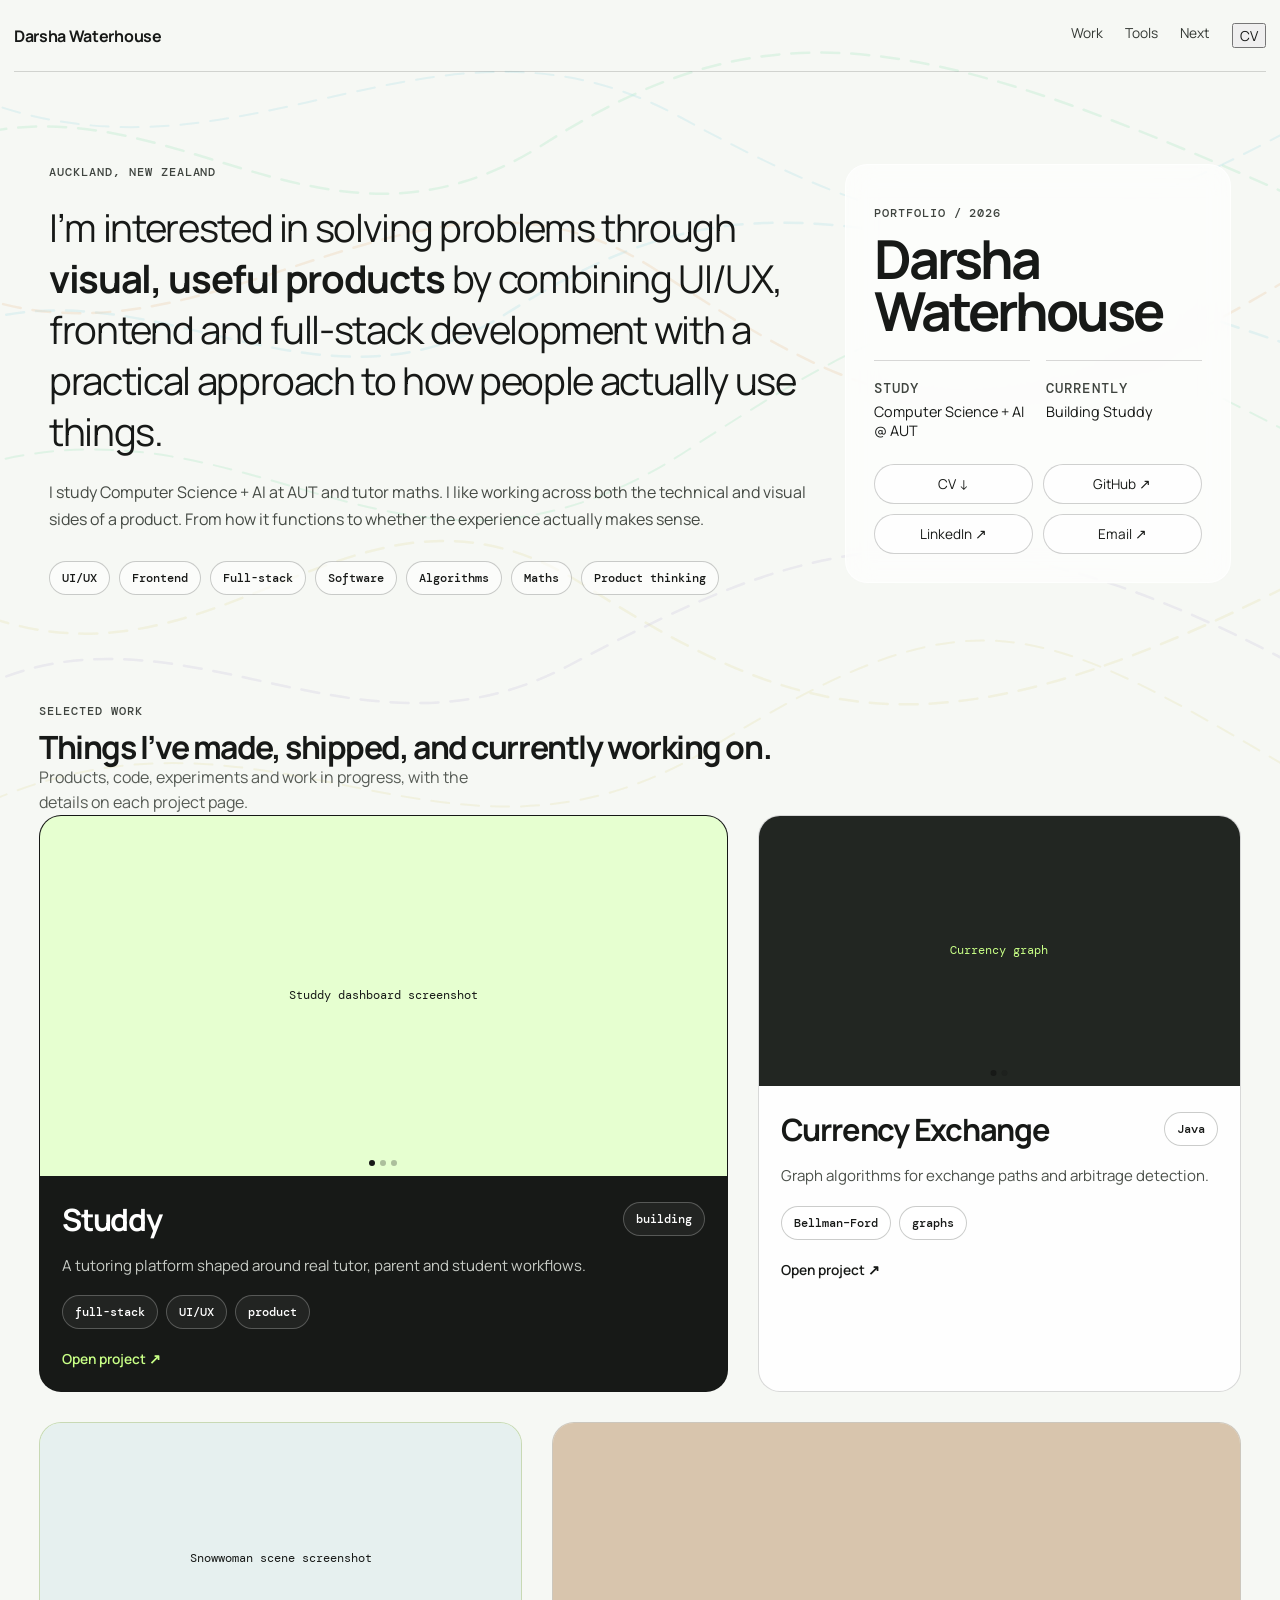
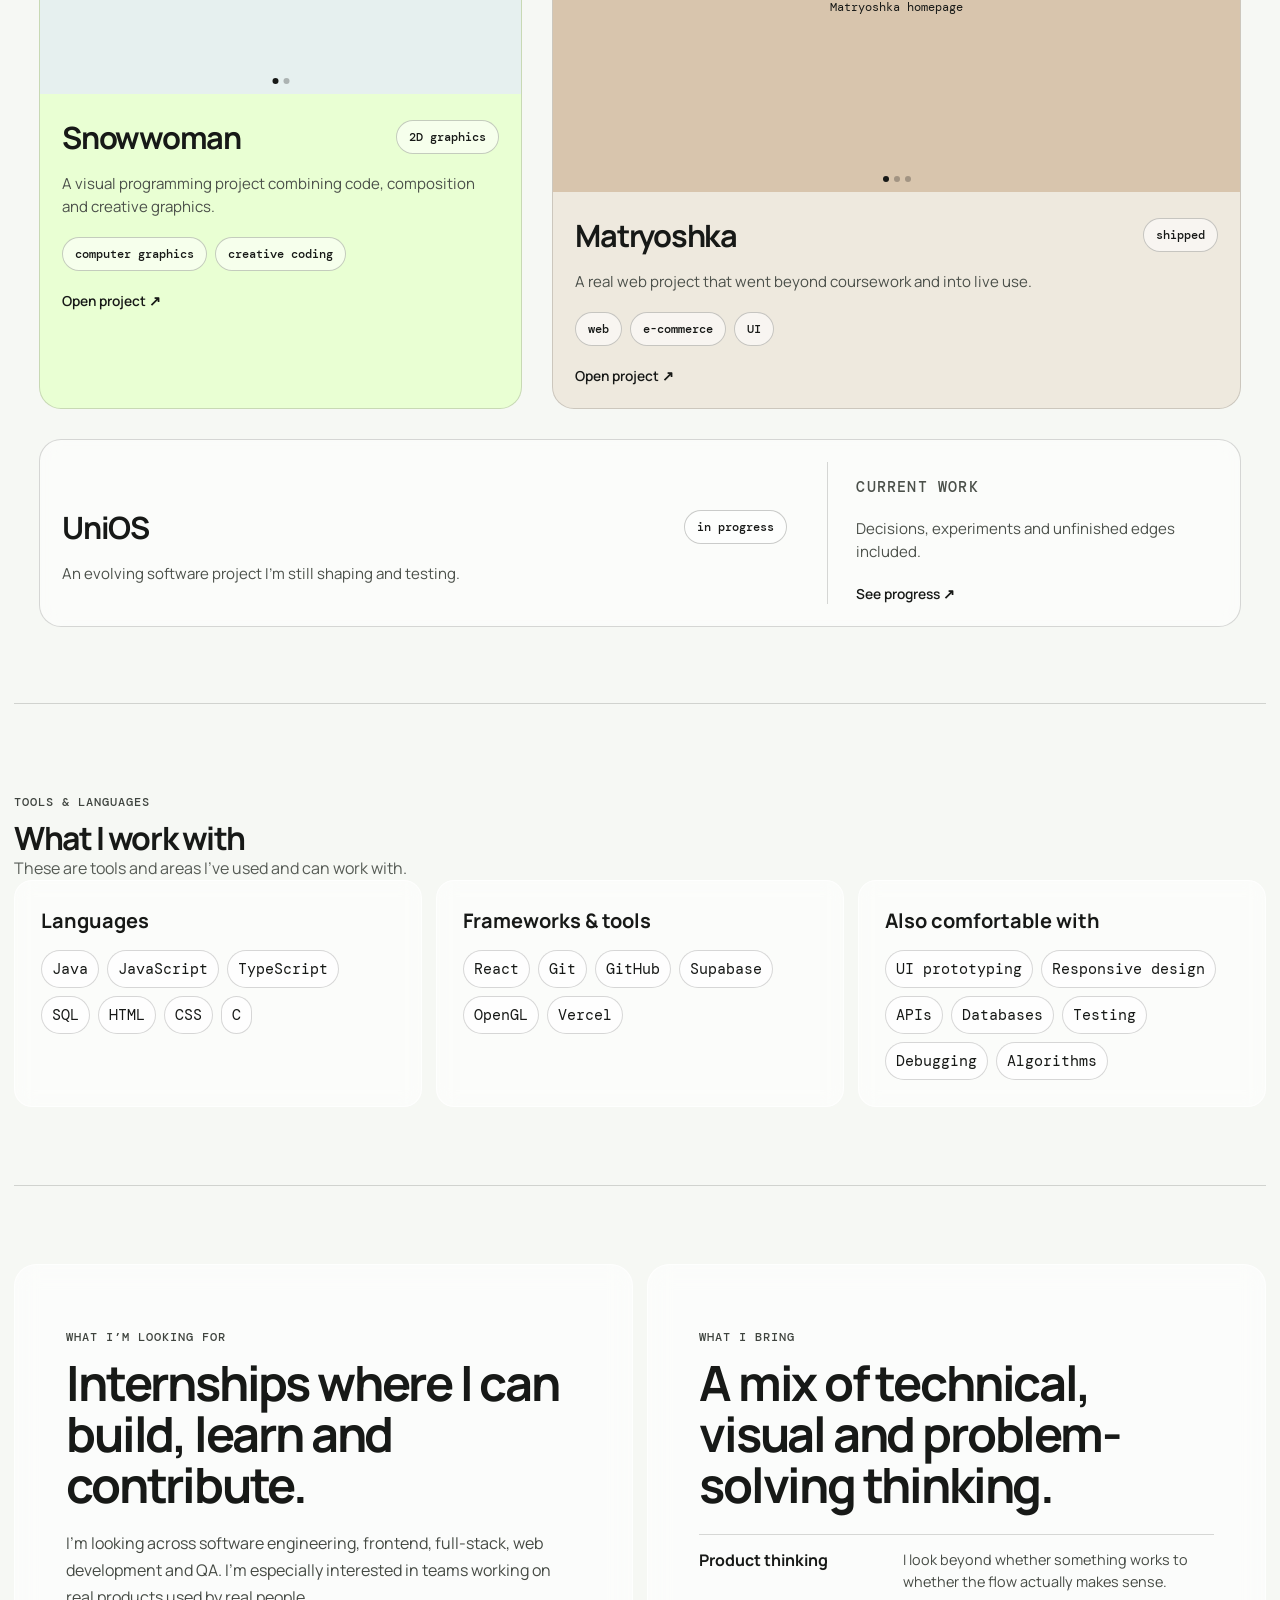
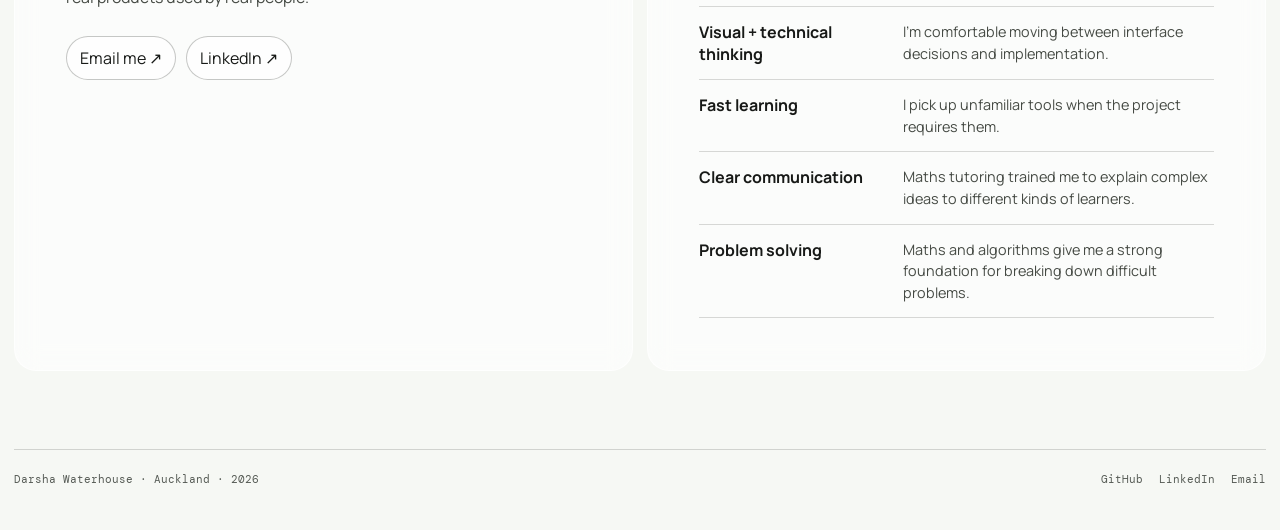
==== commit d2f69307: "Add CV modal and portfolio updates" ====
--- a/index.html
+++ b/index.html
@@ -17,23 +17,26 @@
 
 <body>
   <div class="light-trails" aria-hidden="true">
-    <svg viewBox="0 0 1600 1000" preserveAspectRatio="none">
-
-      <path class="trail trail-green" d="M-120 180 C 180 40, 380 330, 680 160 S 1180 40, 1720 260" />
-
-      <path class="trail trail-cyan" d="M-160 420 C 120 220, 360 500, 630 350 S 1050 210, 1700 410" />
-
-      <path class="trail trail-yellow" d="M-80 660 C 260 820, 430 480, 730 650 S 1200 850, 1720 600" />
-
-      <path class="trail trail-violet" d="M-120 820 C 170 600, 410 880, 710 740 S 1210 520, 1720 790" />
-
-      <path class="trail trail-orange" d="M-100 300 C 230 470, 510 120, 820 300 S 1250 520, 1700 260" />
-
-      <path class="trail trail-green trail-thin" d="M-100 540 C 300 390, 480 720, 860 500 S 1250 320, 1700 520" />
-
-      <path class="trail trail-cyan trail-thin" d="M-100 80 C 270 260, 520 -30, 850 130 S 1320 300, 1700 100" />
-
-      <path class="trail trail-yellow trail-thin" d="M-80 920 C 320 720, 540 1020, 890 830 S 1300 690, 1700 900" />
+    <svg viewBox="0 0 1600 1000" preserveAspectRatio="none" fill="none">
+
+      <path class="trail trail-green" fill="none" d="M-120 180 C 180 40, 380 330, 680 160 S 1180 40, 1720 260" />
+
+      <path class="trail trail-cyan" fill="none" d="M-160 420 C 120 220, 360 500, 630 350 S 1050 210, 1700 410" />
+
+      <path class="trail trail-yellow" fill="none" d="M-80 660 C 260 820, 430 480, 730 650 S 1200 850, 1720 600" />
+
+      <path class="trail trail-violet" fill="none" d="M-120 820 C 170 600, 410 880, 710 740 S 1210 520, 1720 790" />
+
+      <path class="trail trail-orange" fill="none" d="M-100 300 C 230 470, 510 120, 820 300 S 1250 520, 1700 260" />
+
+      <path class="trail trail-green trail-thin" fill="none"
+        d="M-100 540 C 300 390, 480 720, 860 500 S 1250 320, 1700 520" />
+
+      <path class="trail trail-cyan trail-thin" fill="none"
+        d="M-100 80 C 270 260, 520 -30, 850 130 S 1320 300, 1700 100" />
+
+      <path class="trail trail-yellow trail-thin" fill="none"
+        d="M-80 920 C 320 720, 540 1020, 890 830 S 1300 690, 1700 900" />
 
     </svg>
   </div>
@@ -47,7 +50,7 @@
         <a href="#work">Work</a>
         <a href="#tools">Tools</a>
         <a href="#next">Next</a>
-        <a href="#" data-placeholder-link>CV</a>
+        <button class="cv-open nav-cv" type="button">CV</button>
       </nav>
     </header>
 
@@ -97,10 +100,13 @@
           </div>
 
           <div class="quick-links">
-            <a href="#" data-placeholder-link>CV ↓</a>
-            <a href="#" data-placeholder-link>GitHub ↗</a>
-            <a href="#" data-placeholder-link>LinkedIn ↗</a>
-            <a href="mailto:your@email.com">Email ↗</a>
+            <button class="cv-open quick-link-button" type="button">CV ↓</button>
+            <a href="https://github.com/darshabloom" target="_blank" rel="noopener">GitHub ↗</a>
+
+            <a href="https://www.linkedin.com/in/darsha-waterhouse-b93990320" target="_blank" rel="noopener">
+              LinkedIn ↗
+            </a>
+            <a href="mailto:darshawaterhouse360@gmail.com">Email ↗</a>
           </div>
         </div>
       </aside>
@@ -322,6 +328,30 @@
     </footer>
   </main>
 
+  <div class="cv-modal" id="cvModal" aria-hidden="true">
+    <div class="cv-modal-backdrop"></div>
+
+    <div class="cv-modal-panel" role="dialog" aria-modal="true" aria-label="Darsha Waterhouse CV">
+      <div class="cv-modal-header">
+        <strong>Darsha Waterhouse — CV</strong>
+
+        <div class="cv-modal-actions">
+          <a href="Darsha-Waterhouse-CV.pdf" download class="cv-download">
+            Download ↓
+          </a>
+
+          <button class="cv-close" type="button" aria-label="Close CV">
+            ×
+          </button>
+        </div>
+      </div>
+
+      <div class="cv-frame-wrap">
+        <iframe src="Darsha-Waterhouse-CV.pdf" title="Darsha Waterhouse CV" class="cv-frame"></iframe>
+      </div>
+    </div>
+  </div>
+
   <script src="script.js"></script>
 </body>
 
--- a/styles.css
+++ b/styles.css
@@ -197,7 +197,8 @@
   gap: 10px;
 }
 
-.quick-links a {
+.quick-links a,
+.quick-links button {
   padding: 10px 12px;
   border: 1px solid rgba(20, 23, 20, .2);
   border-radius: 999px;
@@ -207,7 +208,8 @@
   font-size: .85rem;
 }
 
-.quick-links a:hover {
+.quick-links a:hover,
+.quick-links button:hover {
   background: #fff;
 }
 
@@ -1030,4 +1032,88 @@
   to {
     stroke: #af92b4;
   }
+}
+
+.cv-modal {
+  position: fixed;
+  inset: 0;
+  z-index: 9999;
+  display: none;
+  align-items: center;
+  justify-content: center;
+  padding: 24px;
+}
+
+.cv-modal.open {
+  display: flex;
+}
+
+.cv-modal-backdrop {
+  position: absolute;
+  inset: 0;
+  background: rgba(20, 20, 20, 0.42);
+  backdrop-filter: blur(8px);
+}
+
+.cv-modal-panel {
+  position: relative;
+  z-index: 1;
+  width: min(1000px, 94vw);
+  height: min(88vh, 900px);
+  background: #fff;
+  border-radius: 20px;
+  overflow: hidden;
+  box-shadow: 0 24px 80px rgba(0, 0, 0, 0.22);
+  display: flex;
+  flex-direction: column;
+}
+
+.cv-modal-header {
+  display: flex;
+  align-items: center;
+  justify-content: space-between;
+  gap: 20px;
+  padding: 14px 18px;
+  border-bottom: 1px solid rgba(20, 23, 20, 0.12);
+}
+
+.cv-modal-actions {
+  display: flex;
+  align-items: center;
+  gap: 10px;
+}
+
+.cv-download {
+  text-decoration: none;
+  border: 1px solid rgba(20, 23, 20, 0.2);
+  border-radius: 999px;
+  padding: 8px 12px;
+}
+
+.cv-close {
+  width: 38px;
+  height: 38px;
+  border-radius: 50%;
+  border: 1px solid rgba(20, 23, 20, 0.2);
+  background: white;
+  font-size: 1.4rem;
+  cursor: pointer;
+}
+
+.cv-frame-wrap {
+  flex: 1;
+  min-height: 0;
+}
+
+.cv-frame {
+  width: 100%;
+  height: 100%;
+  border: 0;
+}
+
+.nav-cv,
+.quick-link-button {
+  font: inherit;
+  color: inherit;
+  cursor: pointer;
 }
